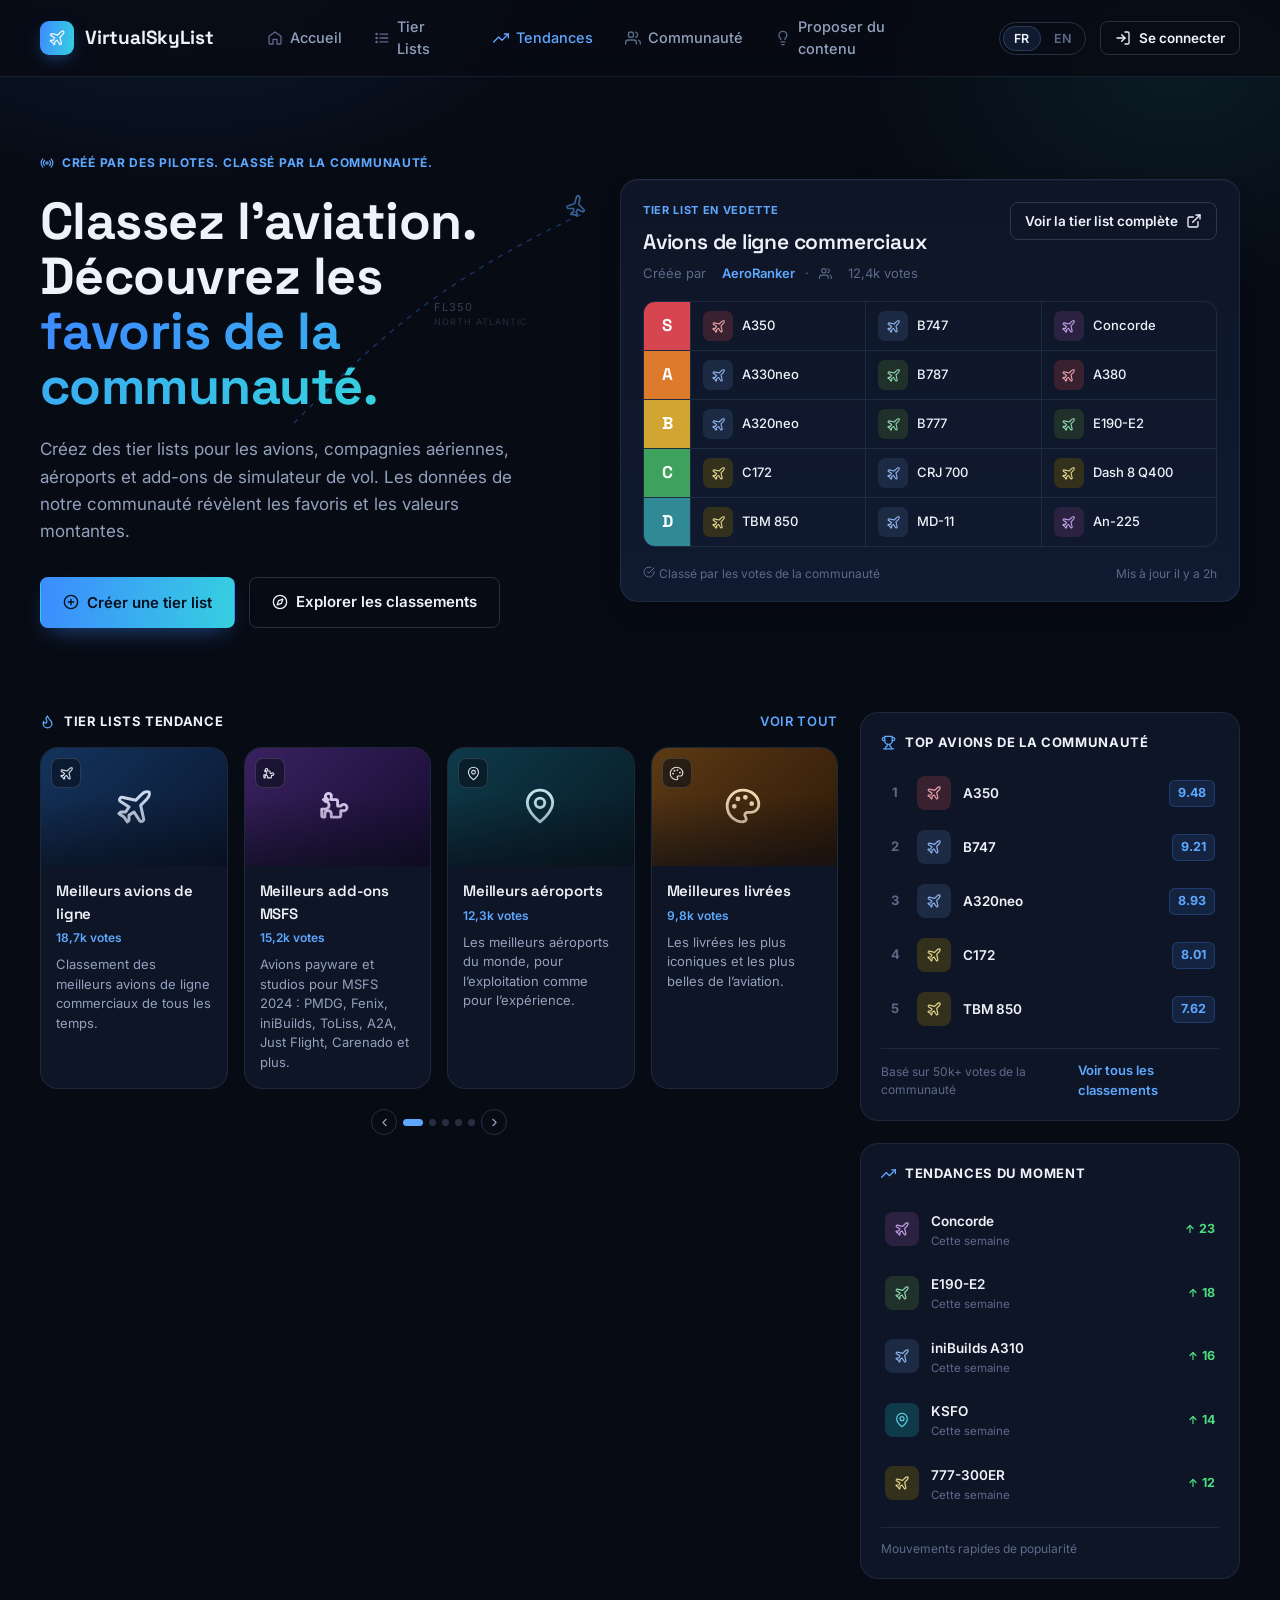
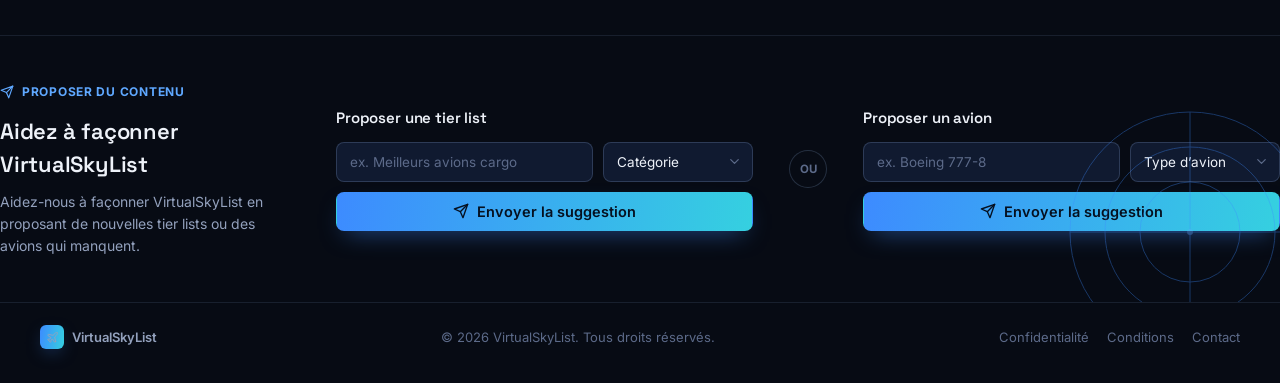
==== index.html @ a1e2285e "Add files via upload" ====
<!DOCTYPE html>
<html lang="fr">
<head>
<meta charset="UTF-8">
<meta name="viewport" content="width=device-width, initial-scale=1.0">
<title>VirtualSkyList — Classez l'aviation. Découvrez les favoris de la communauté.</title>
<meta name="description" content="Créez des tier lists pour les avions, compagnies aériennes, aéroports et add-ons de simulateur de vol, et découvrez les favoris de la communauté.">
<link rel="icon" href="data:image/svg+xml,<svg xmlns=%22http://www.w3.org/2000/svg%22 viewBox=%220 0 34 34%22><rect width=%2234%22 height=%2234%22 rx=%229%22 fill=%22%233d8bff%22/><path d=%22M25.7 20.9 23.9 14l3-3c1.3-1.3 1.7-2.9 1.3-3.6-.7-.7-2.3-.3-3.6 1l-3 3-6.9-1.8c-.4-.1-.8.1-1 .4l-.2.4c-.2.4-.1.8.2 1.1l4.3 3.4-1.7 2.5H13l-.9.9 2.6 1.7 1.7 2.6.9-.9v-2.6l2.5-1.7 3.4 4.3c.3.3.7.4 1.1.2l.4-.2c.3-.2.5-.6.4-1z%22 fill=%22white%22/></svg>">
<link rel="preconnect" href="https://fonts.googleapis.com">
<link rel="preconnect" href="https://fonts.gstatic.com" crossorigin>
<link href="https://fonts.googleapis.com/css2?family=Space+Grotesk:wght@500;600;700&family=Inter:wght@400;500;600;700;800&display=swap" rel="stylesheet">
<link rel="stylesheet" href="styles.css">
</head>
<body>

<!-- ============ ICON SPRITE ============ -->
<svg class="visually-hidden" aria-hidden="true">
  <defs>
    <symbol id="i-home" viewBox="0 0 24 24" fill="none" stroke="currentColor" stroke-width="2" stroke-linecap="round" stroke-linejoin="round"><path d="M3 9.5 12 3l9 6.5V20a1 1 0 0 1-1 1h-5v-7H9v7H4a1 1 0 0 1-1-1z"/></symbol>
    <symbol id="i-list" viewBox="0 0 24 24" fill="none" stroke="currentColor" stroke-width="2" stroke-linecap="round" stroke-linejoin="round"><line x1="9" y1="6" x2="21" y2="6"/><line x1="9" y1="12" x2="21" y2="12"/><line x1="9" y1="18" x2="21" y2="18"/><circle cx="4" cy="6" r="1"/><circle cx="4" cy="12" r="1"/><circle cx="4" cy="18" r="1"/></symbol>
    <symbol id="i-trending" viewBox="0 0 24 24" fill="none" stroke="currentColor" stroke-width="2" stroke-linecap="round" stroke-linejoin="round"><polyline points="23 6 13.5 15.5 8.5 10.5 1 18"/><polyline points="17 6 23 6 23 12"/></symbol>
    <symbol id="i-users" viewBox="0 0 24 24" fill="none" stroke="currentColor" stroke-width="2" stroke-linecap="round" stroke-linejoin="round"><path d="M17 21v-2a4 4 0 0 0-4-4H5a4 4 0 0 0-4 4v2"/><circle cx="9" cy="7" r="4"/><path d="M23 21v-2a4 4 0 0 0-3-3.87"/><path d="M16 3.13a4 4 0 0 1 0 7.75"/></symbol>
    <symbol id="i-bulb" viewBox="0 0 24 24" fill="none" stroke="currentColor" stroke-width="2" stroke-linecap="round" stroke-linejoin="round"><path d="M9 18h6"/><path d="M10 22h4"/><path d="M15 14c.2-1 .7-1.7 1.4-2.5A4.65 4.65 0 0 0 18 8a6 6 0 0 0-12 0c0 1 .2 2.2 1.5 3.5.7.7 1.2 1.4 1.4 2.5"/></symbol>
    <symbol id="i-plus-circle" viewBox="0 0 24 24" fill="none" stroke="currentColor" stroke-width="2" stroke-linecap="round" stroke-linejoin="round"><circle cx="12" cy="12" r="10"/><line x1="12" y1="8" x2="12" y2="16"/><line x1="8" y1="12" x2="16" y2="12"/></symbol>
    <symbol id="i-compass" viewBox="0 0 24 24" fill="none" stroke="currentColor" stroke-width="2" stroke-linecap="round" stroke-linejoin="round"><circle cx="12" cy="12" r="10"/><polygon points="16.2 7.8 14.1 14.1 7.8 16.2 9.9 9.9 16.2 7.8"/></symbol>
    <symbol id="i-radio" viewBox="0 0 24 24" fill="none" stroke="currentColor" stroke-width="2" stroke-linecap="round" stroke-linejoin="round"><path d="M4.9 19.1C1 15.2 1 8.8 4.9 4.9"/><path d="M7.8 16.2c-2.3-2.3-2.3-6.1 0-8.5"/><circle cx="12" cy="12" r="2"/><path d="M16.2 7.8c2.3 2.3 2.3 6.1 0 8.5"/><path d="M19.1 4.9C23 8.8 23 15.2 19.1 19.1"/></symbol>
    <symbol id="i-flame" viewBox="0 0 24 24" fill="none" stroke="currentColor" stroke-width="2" stroke-linecap="round" stroke-linejoin="round"><path d="M8.5 14.5A2.5 2.5 0 0 0 11 12c0-1.4-.5-2-1-3-1.1-2.1-.2-4 2-6 .5 2.5 2 4.9 4 6.5 2 1.6 3 3.5 3 5.5a7 7 0 1 1-14 0c0-1.2.4-2.3 1-3a2.5 2.5 0 0 0 2.5 2.5Z"/></symbol>
    <symbol id="i-trophy" viewBox="0 0 24 24" fill="none" stroke="currentColor" stroke-width="2" stroke-linecap="round" stroke-linejoin="round"><path d="M6 9H4.5a2.5 2.5 0 0 1 0-5H6"/><path d="M18 9h1.5a2.5 2.5 0 0 0 0-5H18"/><path d="M4 22h16"/><path d="M10 14.7V17c0 .6-.5 1-1 1.2-1.2.5-2 1.9-2 3.8"/><path d="M14 14.7V17c0 .6.5 1 1 1.2 1.2.5 2 1.9 2 3.8"/><path d="M18 2H6v7a6 6 0 0 0 12 0V2Z"/></symbol>
    <symbol id="i-send" viewBox="0 0 24 24" fill="none" stroke="currentColor" stroke-width="2" stroke-linecap="round" stroke-linejoin="round"><line x1="22" y1="2" x2="11" y2="13"/><polygon points="22 2 15 22 11 13 2 9 22 2"/></symbol>
    <symbol id="i-chev-left" viewBox="0 0 24 24" fill="none" stroke="currentColor" stroke-width="2" stroke-linecap="round" stroke-linejoin="round"><polyline points="15 18 9 12 15 6"/></symbol>
    <symbol id="i-chev-right" viewBox="0 0 24 24" fill="none" stroke="currentColor" stroke-width="2" stroke-linecap="round" stroke-linejoin="round"><polyline points="9 18 15 12 9 6"/></symbol>
    <symbol id="i-login" viewBox="0 0 24 24" fill="none" stroke="currentColor" stroke-width="2" stroke-linecap="round" stroke-linejoin="round"><path d="M15 3h4a2 2 0 0 1 2 2v14a2 2 0 0 1-2 2h-4"/><polyline points="10 17 15 12 10 7"/><line x1="15" y1="12" x2="3" y2="12"/></symbol>
    <symbol id="i-external" viewBox="0 0 24 24" fill="none" stroke="currentColor" stroke-width="2" stroke-linecap="round" stroke-linejoin="round"><path d="M18 13v6a2 2 0 0 1-2 2H5a2 2 0 0 1-2-2V8a2 2 0 0 1 2-2h6"/><polyline points="15 3 21 3 21 9"/><line x1="10" y1="14" x2="21" y2="3"/></symbol>
    <symbol id="i-clock" viewBox="0 0 24 24" fill="none" stroke="currentColor" stroke-width="2" stroke-linecap="round" stroke-linejoin="round"><circle cx="12" cy="12" r="10"/><polyline points="12 6 12 12 16 14"/></symbol>
    <symbol id="i-arrow-up" viewBox="0 0 24 24" fill="none" stroke="currentColor" stroke-width="2.4" stroke-linecap="round" stroke-linejoin="round"><line x1="12" y1="19" x2="12" y2="5"/><polyline points="6 11 12 5 18 11"/></symbol>
    <symbol id="i-check-circle" viewBox="0 0 24 24" fill="none" stroke="currentColor" stroke-width="2" stroke-linecap="round" stroke-linejoin="round"><path d="M22 11.1V12a10 10 0 1 1-5.9-9.1"/><polyline points="22 4 12 14.1 9 11.1"/></symbol>
    <symbol id="i-plane" viewBox="0 0 24 24" fill="none" stroke="currentColor" stroke-width="1.8" stroke-linecap="round" stroke-linejoin="round"><path d="M17.8 19.2 16 11l3.5-3.5C21 6 21.5 4 21 3c-1-.5-3 0-4.5 1.5L13 8 4.8 6.2c-.5-.1-.9.1-1.1.5l-.3.5c-.2.5-.1 1 .3 1.3L9 12l-2 3H4l-1 1 3 2 2 3 1-1v-3l3-2 3.5 5.3c.3.4.8.5 1.3.3l.5-.2c.4-.3.6-.7.5-1.2Z"/></symbol>
    <symbol id="i-puzzle" viewBox="0 0 24 24" fill="none" stroke="currentColor" stroke-width="1.8" stroke-linecap="round" stroke-linejoin="round"><path d="M4 8h3.2A2 2 0 1 1 9 5v3h3a1 1 0 0 1 1 1v3h2.2A2 2 0 1 1 17 15H15v3a1 1 0 0 1-1 1H9v-2.2A2 2 0 1 0 5 17v2H4a1 1 0 0 1-1-1v-4h2.2A2 2 0 1 0 5 9V8a1 1 0 0 1 1-1Z"/></symbol>
    <symbol id="i-pin" viewBox="0 0 24 24" fill="none" stroke="currentColor" stroke-width="1.8" stroke-linecap="round" stroke-linejoin="round"><path d="M20 10c0 6-8 12-8 12s-8-6-8-12a8 8 0 0 1 16 0Z"/><circle cx="12" cy="10" r="3"/></symbol>
    <symbol id="i-palette" viewBox="0 0 24 24" fill="none" stroke="currentColor" stroke-width="1.8" stroke-linecap="round" stroke-linejoin="round"><path d="M12 22a1 1 0 0 1 0-20 10 9 0 0 1 10 9 5 5 0 0 1-5 5h-2.2a1.7 1.7 0 0 0-1.4 2.7l.3.4a1.7 1.7 0 0 1-1.4 2.7Z"/><circle cx="13.5" cy="6.5" r=".6" fill="currentColor"/><circle cx="17.5" cy="10.5" r=".6" fill="currentColor"/><circle cx="6.5" cy="12.2" r=".6" fill="currentColor"/><circle cx="8.8" cy="7.5" r=".6" fill="currentColor"/></symbol>
    <symbol id="i-search" viewBox="0 0 24 24" fill="none" stroke="currentColor" stroke-width="2" stroke-linecap="round" stroke-linejoin="round"><circle cx="11" cy="11" r="8"/><line x1="21" y1="21" x2="16.65" y2="16.65"/></symbol>
    <symbol id="i-zap" viewBox="0 0 24 24" fill="none" stroke="currentColor" stroke-width="1.8" stroke-linecap="round" stroke-linejoin="round"><polygon points="13 2 3 14 12 14 11 22 21 10 12 10 13 2"/></symbol>
    <symbol id="i-bar-chart" viewBox="0 0 24 24" fill="none" stroke="currentColor" stroke-width="2" stroke-linecap="round" stroke-linejoin="round"><line x1="12" y1="20" x2="12" y2="10"/><line x1="18" y1="20" x2="18" y2="4"/><line x1="6" y1="20" x2="6" y2="16"/></symbol>
    <symbol id="i-medal" viewBox="0 0 24 24" fill="none" stroke="currentColor" stroke-width="1.8" stroke-linecap="round" stroke-linejoin="round"><path d="M7.2 9.4 5 3h5l2 5.1"/><path d="M16.8 9.4 19 3h-5l-2 5.1"/><circle cx="12" cy="15" r="6"/><path d="M12 12v3l2 1.2"/></symbol>
  </defs>
</svg>

<!-- ============ HEADER ============ -->
<header class="site-header">
  <div class="wrap header-row">
    <a href="#top" class="brand">
      <span class="brand-mark"><svg class="icon"><use href="#i-plane"/></svg></span>
      VirtualSkyList
    </a>
    <nav class="main-nav">
      <a href="index.html" class="is-active"><svg class="icon"><use href="#i-home"/></svg><span data-i18n="nav.home">Accueil</span></a>
      <a href="tier-lists.html"><svg class="icon"><use href="#i-list"/></svg><span data-i18n="nav.tierlists">Tier Lists</span></a>
      <a href="trends.html"><svg class="icon"><use href="#i-trending"/></svg><span data-i18n="nav.trends">Tendances</span></a>
      <a href="community.html"><svg class="icon"><use href="#i-users"/></svg><span data-i18n="nav.community">Communauté</span></a>
      <a href="index.html#suggest"><svg class="icon"><use href="#i-bulb"/></svg><span data-i18n="nav.suggest">Proposer du contenu</span></a>
    </nav>
    <div class="header-actions">
      <div class="lang-switch" role="group" aria-label="Language">
        <button type="button" data-lang="fr" class="is-active">FR</button>
        <button type="button" data-lang="en">EN</button>
      </div>
      <button type="button" class="btn btn-outline btn-sm">
        <svg class="icon"><use href="#i-login"/></svg>
        <span data-i18n="nav.signin">Se connecter</span>
      </button>
    </div>
  </div>
</header>

<main id="top">
  <!-- ============ HERO ============ -->
  <section class="hero">
    <div class="wrap hero-grid">
      <div class="hero-copy">
        <span class="eyebrow">
          <svg class="icon"><use href="#i-radio"/></svg>
          <span data-i18n="hero.eyebrow">Créé par des pilotes. Classé par la communauté.</span>
        </span>
        <h1 class="hero-title">
          <span data-i18n="hero.title1">Classez l'aviation.</span><br>
          <span data-i18n="hero.title2">Découvrez les</span><br>
          <span class="accent" data-i18n="hero.title3">favoris de la communauté.</span>
        </h1>
        <p class="hero-sub" data-i18n="hero.sub">Créez des tier lists pour les avions, compagnies aériennes, aéroports et add-ons de simulateur de vol. Les données de notre communauté révèlent les favoris et les valeurs montantes.</p>
        <div class="hero-actions">
          <button type="button" class="btn btn-primary" data-toast="create">
            <svg class="icon"><use href="#i-plus-circle"/></svg>
            <span data-i18n="hero.cta1">Créer une tier list</span>
          </button>
          <a href="#trending" class="btn btn-outline">
            <svg class="icon"><use href="#i-compass"/></svg>
            <span data-i18n="hero.cta2">Explorer les classements</span>
          </a>
        </div>

        <svg class="flight-deco" viewBox="0 0 340 260" fill="none">
          <path d="M10 230 C 90 150, 150 90, 300 20" stroke="#3d8bff" stroke-width="1.4" stroke-dasharray="5 6" opacity="0.6"/>
          <g transform="translate(292,14) rotate(-32)">
            <use href="#i-plane" width="22" height="22" x="-11" y="-11" color="#5fa8ff"/>
          </g>
          <text x="150" y="118" fill="#5c6a89" font-size="11" font-family="Inter, sans-serif" letter-spacing="1">FL350</text>
          <text x="150" y="132" fill="#3d4a68" font-size="9" font-family="Inter, sans-serif" letter-spacing="1">NORTH ATLANTIC</text>
        </svg>
      </div>

      <div class="featured-card">
        <div class="featured-head">
          <div>
            <span class="featured-label" data-i18n="featured.label">TIER LIST EN VEDETTE</span>
            <h2 class="featured-title" data-i18n="featured.title">Avions de ligne commerciaux</h2>
            <p class="featured-meta">
              <span data-i18n="featured.meta.by">Créée par</span>&nbsp;<a href="#">AeroRanker</a>&nbsp;·&nbsp;<svg class="icon"><use href="#i-users"/></svg>&nbsp;<span data-i18n="featured.meta.votes">12,4k votes</span>
            </p>
          </div>
          <a href="#" class="btn btn-outline btn-sm">
            <span data-i18n="featured.view">Voir la tier list complète</span>
            <svg class="icon"><use href="#i-external"/></svg>
          </a>
        </div>

        <div class="tier-table">
          <div class="tier-row" data-tier="S">
            <div class="tier-badge">S</div>
            <div class="tier-item"><span class="tier-thumb" style="--thumb-bg:#3a2130"><svg class="icon" style="color:#e8a2ac"><use href="#i-plane"/></svg></span><span>A350</span></div>
            <div class="tier-item"><span class="tier-thumb" style="--thumb-bg:#1c2a44"><svg class="icon" style="color:#8fb3ec"><use href="#i-plane"/></svg></span><span>B747</span></div>
            <div class="tier-item"><span class="tier-thumb" style="--thumb-bg:#2b2140"><svg class="icon" style="color:#c3a2e8"><use href="#i-plane"/></svg></span><span>Concorde</span></div>
          </div>
          <div class="tier-row" data-tier="A">
            <div class="tier-badge">A</div>
            <div class="tier-item"><span class="tier-thumb" style="--thumb-bg:#1c2a44"><svg class="icon" style="color:#8fb3ec"><use href="#i-plane"/></svg></span><span>A330neo</span></div>
            <div class="tier-item"><span class="tier-thumb" style="--thumb-bg:#20302a"><svg class="icon" style="color:#8fd6b0"><use href="#i-plane"/></svg></span><span>B787</span></div>
            <div class="tier-item"><span class="tier-thumb" style="--thumb-bg:#3a2130"><svg class="icon" style="color:#e8a2ac"><use href="#i-plane"/></svg></span><span>A380</span></div>
          </div>
          <div class="tier-row" data-tier="B">
            <div class="tier-badge">B</div>
            <div class="tier-item"><span class="tier-thumb" style="--thumb-bg:#1c2a44"><svg class="icon" style="color:#8fb3ec"><use href="#i-plane"/></svg></span><span>A320neo</span></div>
            <div class="tier-item"><span class="tier-thumb" style="--thumb-bg:#20302a"><svg class="icon" style="color:#8fd6b0"><use href="#i-plane"/></svg></span><span>B777</span></div>
            <div class="tier-item"><span class="tier-thumb" style="--thumb-bg:#20302a"><svg class="icon" style="color:#8fd6b0"><use href="#i-plane"/></svg></span><span>E190-E2</span></div>
          </div>
          <div class="tier-row" data-tier="C">
            <div class="tier-badge">C</div>
            <div class="tier-item"><span class="tier-thumb" style="--thumb-bg:#33301b"><svg class="icon" style="color:#e0d68f"><use href="#i-plane"/></svg></span><span>C172</span></div>
            <div class="tier-item"><span class="tier-thumb" style="--thumb-bg:#1c2a44"><svg class="icon" style="color:#8fb3ec"><use href="#i-plane"/></svg></span><span>CRJ 700</span></div>
            <div class="tier-item"><span class="tier-thumb" style="--thumb-bg:#33301b"><svg class="icon" style="color:#e0d68f"><use href="#i-plane"/></svg></span><span>Dash 8 Q400</span></div>
          </div>
          <div class="tier-row" data-tier="D">
            <div class="tier-badge">D</div>
            <div class="tier-item"><span class="tier-thumb" style="--thumb-bg:#33301b"><svg class="icon" style="color:#e0d68f"><use href="#i-plane"/></svg></span><span>TBM 850</span></div>
            <div class="tier-item"><span class="tier-thumb" style="--thumb-bg:#1c2a44"><svg class="icon" style="color:#8fb3ec"><use href="#i-plane"/></svg></span><span>MD-11</span></div>
            <div class="tier-item"><span class="tier-thumb" style="--thumb-bg:#2b2140"><svg class="icon" style="color:#c3a2e8"><use href="#i-plane"/></svg></span><span>An-225</span></div>
          </div>
        </div>

        <div class="featured-foot">
          <span><svg class="icon"><use href="#i-check-circle"/></svg><span data-i18n="featured.rankedby">Classé par les votes de la communauté</span></span>
          <span data-i18n="featured.updated">Mis à jour il y a 2h</span>
        </div>
      </div>
    </div>
  </section>

  <!-- ============ TRENDING + SIDEBAR ============ -->
  <section class="section" id="trending">
    <div class="wrap content-grid">

      <div id="trending-col">
        <div class="section-title">
          <svg class="icon"><use href="#i-flame"/></svg>
          <span data-i18n="trending.title">TIER LISTS TENDANCE</span>
          <a href="#" class="see-all" style="margin-left:auto" data-i18n="trending.viewall">Voir tout</a>
        </div>

        <div class="trending-grid">
          <article class="list-card">
            <div class="list-card-media" style="--tile-bg: linear-gradient(135deg, #14335c, #0a1730)">
              <span class="media-icon-badge" style="color:#5fa8ff"><svg class="icon"><use href="#i-plane"/></svg></span>
              <svg class="icon" style="color:#dfeaff"><use href="#i-plane" width="40" height="40"/></svg>
            </div>
            <div class="list-card-body">
              <h3 data-i18n="card1.title">Meilleurs avions de ligne</h3>
              <div class="list-card-votes" data-i18n="card1.votes">18,7k votes</div>
              <p data-i18n="card1.desc">Classement des meilleurs avions de ligne commerciaux de tous les temps.</p>
            </div>
          </article>

          <article class="list-card">
            <div class="list-card-media" style="--tile-bg: linear-gradient(135deg, #3a2160, #150c30)">
              <span class="media-icon-badge" style="color:#c3a2e8"><svg class="icon"><use href="#i-puzzle"/></svg></span>
              <svg class="icon" style="color:#e8dcff"><use href="#i-puzzle" width="38" height="38"/></svg>
            </div>
            <div class="list-card-body">
              <h3 data-i18n="card2.title">Meilleurs add-ons MSFS</h3>
              <div class="list-card-votes" data-i18n="card2.votes">15,2k votes</div>
              <p data-i18n="card2.desc">Avions payware et studios pour MSFS 2024 : PMDG, Fenix, iniBuilds, ToLiss, A2A, Just Flight, Carenado et plus.</p>
            </div>
          </article>

          <article class="list-card">
            <div class="list-card-media" style="--tile-bg: linear-gradient(135deg, #0e3a4a, #081a24)">
              <span class="media-icon-badge" style="color:#5fd0e0"><svg class="icon"><use href="#i-pin"/></svg></span>
              <svg class="icon" style="color:#cdf3f8"><use href="#i-pin" width="38" height="38"/></svg>
            </div>
            <div class="list-card-body">
              <h3 data-i18n="card3.title">Meilleurs aéroports</h3>
              <div class="list-card-votes" data-i18n="card3.votes">12,3k votes</div>
              <p data-i18n="card3.desc">Les meilleurs aéroports du monde, pour l'exploitation comme pour l'expérience.</p>
            </div>
          </article>

          <article class="list-card">
            <div class="list-card-media" style="--tile-bg: linear-gradient(135deg, #5c3a14, #2c1808)">
              <span class="media-icon-badge" style="color:#f0b96a"><svg class="icon"><use href="#i-palette"/></svg></span>
              <svg class="icon" style="color:#ffe6c2"><use href="#i-palette" width="38" height="38"/></svg>
            </div>
            <div class="list-card-body">
              <h3 data-i18n="card4.title">Meilleures livrées</h3>
              <div class="list-card-votes" data-i18n="card4.votes">9,8k votes</div>
              <p data-i18n="card4.desc">Les livrées les plus iconiques et les plus belles de l'aviation.</p>
            </div>
          </article>
        </div>

        <div class="carousel-dots">
          <button class="carousel-nav" type="button" aria-label="Previous"><svg class="icon"><use href="#i-chev-left"/></svg></button>
          <button class="dot is-active" aria-label="Page 1"></button>
          <button class="dot" aria-label="Page 2"></button>
          <button class="dot" aria-label="Page 3"></button>
          <button class="dot" aria-label="Page 4"></button>
          <button class="dot" aria-label="Page 5"></button>
          <button class="carousel-nav" type="button" aria-label="Next"><svg class="icon"><use href="#i-chev-right"/></svg></button>
        </div>
      </div>

      <div class="sidebar-stack" id="sidebar">
        <div class="panel">
          <div class="panel-head">
            <div class="section-title"><svg class="icon"><use href="#i-trophy"/></svg><span data-i18n="community.title">TOP AVIONS DE LA COMMUNAUTÉ</span></div>
          </div>
          <div class="rank-list">
            <div class="rank-row"><span class="rank-num">1</span><span class="rank-thumb" style="--thumb-bg:#3a2130"><svg class="icon" style="color:#e8a2ac"><use href="#i-plane"/></svg></span><span class="rank-name">A350</span><span class="rank-score">9.48</span></div>
            <div class="rank-row"><span class="rank-num">2</span><span class="rank-thumb" style="--thumb-bg:#1c2a44"><svg class="icon" style="color:#8fb3ec"><use href="#i-plane"/></svg></span><span class="rank-name">B747</span><span class="rank-score">9.21</span></div>
            <div class="rank-row"><span class="rank-num">3</span><span class="rank-thumb" style="--thumb-bg:#1c2a44"><svg class="icon" style="color:#8fb3ec"><use href="#i-plane"/></svg></span><span class="rank-name">A320neo</span><span class="rank-score">8.93</span></div>
            <div class="rank-row"><span class="rank-num">4</span><span class="rank-thumb" style="--thumb-bg:#33301b"><svg class="icon" style="color:#e0d68f"><use href="#i-plane"/></svg></span><span class="rank-name">C172</span><span class="rank-score">8.01</span></div>
            <div class="rank-row"><span class="rank-num">5</span><span class="rank-thumb" style="--thumb-bg:#33301b"><svg class="icon" style="color:#e0d68f"><use href="#i-plane"/></svg></span><span class="rank-name">TBM 850</span><span class="rank-score">7.62</span></div>
          </div>
          <div class="panel-foot-note">
            <span data-i18n="community.based">Basé sur 50k+ votes de la communauté</span>
            <a href="#" class="see-all" data-i18n="community.viewall">Voir tous les classements</a>
          </div>
        </div>

        <div class="panel">
          <div class="panel-head">
            <div class="section-title"><svg class="icon"><use href="#i-trending"/></svg><span data-i18n="now.title">TENDANCES DU MOMENT</span></div>
          </div>
          <div class="rank-list">
            <div class="trend-row"><span class="rank-thumb" style="--thumb-bg:#2b2140"><svg class="icon" style="color:#c3a2e8"><use href="#i-plane"/></svg></span><span><span class="trend-name">Concorde</span><div class="trend-sub" data-i18n="now.thisweek">Cette semaine</div></span><span class="trend-up"><svg class="icon"><use href="#i-arrow-up"/></svg>23</span></div>
            <div class="trend-row"><span class="rank-thumb" style="--thumb-bg:#20302a"><svg class="icon" style="color:#8fd6b0"><use href="#i-plane"/></svg></span><span><span class="trend-name">E190-E2</span><div class="trend-sub" data-i18n="now.thisweek">Cette semaine</div></span><span class="trend-up"><svg class="icon"><use href="#i-arrow-up"/></svg>18</span></div>
            <div class="trend-row"><span class="rank-thumb" style="--thumb-bg:#1c2a44"><svg class="icon" style="color:#8fb3ec"><use href="#i-plane"/></svg></span><span><span class="trend-name">iniBuilds A310</span><div class="trend-sub" data-i18n="now.thisweek">Cette semaine</div></span><span class="trend-up"><svg class="icon"><use href="#i-arrow-up"/></svg>16</span></div>
            <div class="trend-row"><span class="rank-thumb" style="--thumb-bg:#0e3a4a"><svg class="icon" style="color:#5fd0e0"><use href="#i-pin"/></svg></span><span><span class="trend-name">KSFO</span><div class="trend-sub" data-i18n="now.thisweek">Cette semaine</div></span><span class="trend-up"><svg class="icon"><use href="#i-arrow-up"/></svg>14</span></div>
            <div class="trend-row"><span class="rank-thumb" style="--thumb-bg:#33301b"><svg class="icon" style="color:#e0d68f"><use href="#i-plane"/></svg></span><span><span class="trend-name">777-300ER</span><div class="trend-sub" data-i18n="now.thisweek">Cette semaine</div></span><span class="trend-up"><svg class="icon"><use href="#i-arrow-up"/></svg>12</span></div>
          </div>
          <div class="panel-foot-note">
            <span data-i18n="now.fastmovers">Mouvements rapides de popularité</span>
          </div>
        </div>
      </div>
    </div>
  </section>

  <!-- ============ SUGGEST CONTENT ============ -->
  <section class="suggest" id="suggest">
    <div class="wrap suggest-grid">
      <div class="suggest-intro">
        <span class="eyebrow"><svg class="icon"><use href="#i-send"/></svg><span data-i18n="suggest.eyebrow">PROPOSER DU CONTENU</span></span>
        <h2 data-i18n="suggest.title">Aidez à façonner VirtualSkyList</h2>
        <p data-i18n="suggest.sub">Aidez-nous à façonner VirtualSkyList en proposant de nouvelles tier lists ou des avions qui manquent.</p>
      </div>

      <form class="suggest-form" data-toast="tierlist">
        <h3 data-i18n="suggest.form1.title">Proposer une tier list</h3>
        <div class="form-row">
          <input class="field" type="text" data-i18n-placeholder="suggest.form1.placeholder" placeholder="ex. Meilleurs avions cargo">
          <select class="field" style="max-width:150px">
            <option data-i18n="suggest.form1.category">Catégorie</option>
            <option data-i18n="suggest.opt.airliners">Avions de ligne</option>
            <option data-i18n="suggest.opt.ga">Aviation générale</option>
            <option data-i18n="suggest.opt.airports">Aéroports</option>
            <option data-i18n="suggest.opt.addons">Add-ons simulateur</option>
            <option data-i18n="suggest.opt.liveries">Livrées</option>
          </select>
        </div>
        <button type="submit" class="btn btn-primary btn-block">
          <svg class="icon"><use href="#i-send"/></svg>
          <span data-i18n="suggest.submit">Envoyer la suggestion</span>
        </button>
      </form>

      <div class="suggest-or" data-i18n="suggest.or">OU</div>

      <form class="suggest-form" data-toast="aircraft">
        <h3 data-i18n="suggest.form2.title">Proposer un avion</h3>
        <div class="form-row">
          <input class="field" type="text" data-i18n-placeholder="suggest.form2.placeholder" placeholder="ex. Boeing 777-8">
          <select class="field" style="max-width:150px">
            <option data-i18n="suggest.form2.type">Type d'avion</option>
            <option data-i18n="suggest.opt.airliner">Avion de ligne</option>
            <option data-i18n="suggest.opt.gaSingle">Aviation générale</option>
            <option data-i18n="suggest.opt.heli">Hélicoptère</option>
            <option data-i18n="suggest.opt.military">Militaire</option>
            <option data-i18n="suggest.opt.cargo">Cargo</option>
          </select>
        </div>
        <button type="submit" class="btn btn-primary btn-block">
          <svg class="icon"><use href="#i-send"/></svg>
          <span data-i18n="suggest.submit">Envoyer la suggestion</span>
        </button>
      </form>

      <svg class="suggest-deco" viewBox="0 0 260 260" fill="none">
        <circle cx="130" cy="130" r="120" stroke="#3d8bff" stroke-width="1"/>
        <circle cx="130" cy="130" r="85" stroke="#3d8bff" stroke-width="1"/>
        <circle cx="130" cy="130" r="50" stroke="#3d8bff" stroke-width="1"/>
        <line x1="130" y1="10" x2="130" y2="250" stroke="#3d8bff" stroke-width="1"/>
        <line x1="10" y1="130" x2="250" y2="130" stroke="#3d8bff" stroke-width="1"/>
        <circle cx="130" cy="130" r="3" fill="#5fa8ff"/>
      </svg>
    </div>
  </section>
</main>

<!-- ============ FOOTER ============ -->
<footer class="site-footer">
  <div class="wrap footer-row">
    <div class="footer-brand">
      <span class="brand-mark"><svg class="icon"><use href="#i-plane"/></svg></span>
      VirtualSkyList
    </div>
    <span data-i18n="footer.copyright">© 2026 VirtualSkyList. Tous droits réservés.</span>
    <nav class="footer-links">
      <a href="#" data-i18n="footer.privacy">Confidentialité</a>
      <a href="#" data-i18n="footer.terms">Conditions</a>
      <a href="#" data-i18n="footer.contact">Contact</a>
    </nav>
  </div>
</footer>

<div class="toast" id="toast">
  <svg class="icon"><use href="#i-check-circle"/></svg>
  <span id="toast-text"></span>
</div>

<script src="script.js"></script>
</body>
</html>
---- styles.css ----
/* =========================================================
   VirtualSkyList — Design tokens
   ========================================================= */
:root{
  /* Core palette */
  --bg:            #070b14;
  --bg-alt:        #0a0f1c;
  --panel:         #0e1526;
  --panel-2:       #101a30;
  --border:        rgba(148, 178, 224, 0.12);
  --border-strong: rgba(148, 178, 224, 0.22);

  --text:          #eef2f9;
  --text-dim:      #93a1bd;
  --text-faint:    #5c6a89;

  --blue:          #3d8bff;
  --blue-bright:   #5fa8ff;
  --cyan:          #35d0e0;
  --blue-grad:     linear-gradient(100deg, var(--blue) 0%, var(--cyan) 100%);

  /* Tier colors */
  --tier-s: #d64550;
  --tier-a: #dd7a2c;
  --tier-b: #d1a531;
  --tier-c: #3fa15e;
  --tier-d: #2f8a95;

  /* Type */
  --font-display: 'Space Grotesk', 'Inter', sans-serif;
  --font-body: 'Inter', sans-serif;

  /* Radii / shadow */
  --r-sm: 8px;
  --r-md: 12px;
  --r-lg: 18px;
  --shadow-card: 0 1px 0 rgba(255,255,255,0.03) inset, 0 12px 30px -16px rgba(0,0,0,0.6);
}

*, *::before, *::after{ box-sizing: border-box; }
html{ scroll-behavior: smooth; }

body{
  margin: 0;
  background: var(--bg);
  color: var(--text);
  font-family: var(--font-body);
  font-size: 15.5px;
  line-height: 1.5;
  -webkit-font-smoothing: antialiased;
}

body::before{
  content: "";
  position: fixed;
  inset: 0;
  pointer-events: none;
  z-index: 0;
  background:
    radial-gradient(720px 420px at 14% -6%, rgba(61,139,255,0.14), transparent 60%),
    radial-gradient(600px 400px at 92% 8%, rgba(53,208,224,0.08), transparent 60%);
}

h1,h2,h3,h4{
  font-family: var(--font-display);
  margin: 0;
  font-weight: 600;
  letter-spacing: -0.01em;
}

p{ margin: 0; }
a{ color: inherit; text-decoration: none; }
button{ font-family: inherit; cursor: pointer; }
img{ max-width: 100%; display: block; }

.visually-hidden{
  position: absolute; width: 1px; height: 1px;
  overflow: hidden; clip: rect(0,0,0,0); white-space: nowrap;
}

:focus-visible{
  outline: 2px solid var(--blue-bright);
  outline-offset: 2px;
  border-radius: 4px;
}

.icon{ width: 1em; height: 1em; stroke: currentColor; fill: none; }

.wrap{
  max-width: 1360px;
  margin: 0 auto;
  padding: 0 40px;
  position: relative;
  z-index: 1;
}

/* =========================================================
   Top navigation
   ========================================================= */
.site-header{
  position: sticky;
  top: 0;
  z-index: 50;
  background: rgba(7, 11, 20, 0.86);
  backdrop-filter: blur(14px);
  border-bottom: 1px solid var(--border);
}

.header-row{
  display: flex;
  align-items: center;
  gap: 40px;
  height: 76px;
}

.brand{
  display: flex;
  align-items: center;
  gap: 11px;
  font-family: var(--font-display);
  font-weight: 700;
  font-size: 19px;
  letter-spacing: -0.01em;
  margin-right: auto;
}

.brand-mark{
  width: 34px; height: 34px;
  border-radius: 9px;
  background: var(--blue-grad);
  display: grid;
  place-items: center;
  flex-shrink: 0;
  box-shadow: 0 6px 18px -6px rgba(61,139,255,0.6);
}
.brand-mark svg{ width: 18px; height: 18px; }

.main-nav{
  display: flex;
  align-items: center;
  gap: 4px;
}

.main-nav a{
  display: flex;
  align-items: center;
  gap: 7px;
  padding: 9px 14px;
  border-radius: var(--r-sm);
  font-size: 14.5px;
  font-weight: 500;
  color: var(--text-dim);
  transition: color .15s ease, background .15s ease;
}
.main-nav a .icon{ width: 16px; height: 16px; color: var(--text-faint); }
.main-nav a:hover{ color: var(--text); background: rgba(255,255,255,0.04); }
.main-nav a.is-active{ color: var(--blue-bright); }
.main-nav a.is-active .icon{ color: var(--blue-bright); }

.header-actions{
  display: flex;
  align-items: center;
  gap: 14px;
}

.lang-switch{
  display: flex;
  border: 1px solid var(--border-strong);
  border-radius: 999px;
  padding: 3px;
  gap: 2px;
}
.lang-switch button{
  border: none;
  background: transparent;
  color: var(--text-faint);
  font-size: 12.5px;
  font-weight: 600;
  letter-spacing: 0.02em;
  padding: 5px 11px;
  border-radius: 999px;
  transition: all .15s ease;
}
.lang-switch button.is-active{
  background: var(--panel-2);
  color: var(--text);
  box-shadow: inset 0 0 0 1px var(--border-strong);
}

.btn{
  display: inline-flex;
  align-items: center;
  justify-content: center;
  gap: 8px;
  border-radius: var(--r-sm);
  font-size: 14.5px;
  font-weight: 600;
  padding: 10px 18px;
  border: 1px solid transparent;
  white-space: nowrap;
  transition: transform .12s ease, filter .15s ease, background .15s ease, border-color .15s ease;
}
.btn .icon{ width: 16px; height: 16px; }
.btn:active{ transform: translateY(1px); }

.btn-primary{
  background: var(--blue-grad);
  color: #051020;
  box-shadow: 0 10px 24px -10px rgba(61,139,255,0.55);
}
.btn-primary:hover{ filter: brightness(1.08); }

.btn-outline{
  background: transparent;
  border-color: var(--border-strong);
  color: var(--text);
}
.btn-outline:hover{ background: rgba(255,255,255,0.05); border-color: rgba(148,178,224,0.4); }

.btn-ghost{
  background: transparent;
  border-color: var(--border-strong);
  color: var(--text);
}
.btn-ghost:hover{ background: rgba(255,255,255,0.05); }

.btn-sm{ padding: 8px 14px; font-size: 13.5px; }
.btn-block{ width: 100%; }

/* =========================================================
   Hero
   ========================================================= */
.hero{
  position: relative;
  padding: 76px 0 64px;
  overflow: hidden;
}

.hero-grid{
  display: grid;
  grid-template-columns: minmax(0, 1fr) minmax(0, 620px);
  gap: 56px;
  align-items: center;
}

.eyebrow{
  display: inline-flex;
  align-items: center;
  gap: 8px;
  font-size: 12px;
  font-weight: 700;
  letter-spacing: 0.06em;
  text-transform: uppercase;
  color: var(--blue-bright);
  margin-bottom: 22px;
}
.eyebrow .icon{ width: 14px; height: 14px; }

.hero-title{
  font-size: 52px;
  line-height: 1.06;
  font-weight: 700;
  color: var(--text);
  margin-bottom: 22px;
}
.hero-title .accent{
  background: var(--blue-grad);
  -webkit-background-clip: text;
  background-clip: text;
  color: transparent;
}

.hero-sub{
  font-size: 17px;
  line-height: 1.6;
  color: var(--text-dim);
  max-width: 480px;
  margin-bottom: 32px;
}

.hero-actions{
  display: flex;
  gap: 14px;
  flex-wrap: wrap;
}

.hero-actions .btn{ padding: 13px 22px; font-size: 15px; }

/* Decorative flight path behind hero copy */
.hero-copy{ position: relative; }
.flight-deco{
  position: absolute;
  right: -60px;
  top: 40px;
  width: 340px;
  height: 260px;
  pointer-events: none;
  opacity: 0.55;
  z-index: -1;
}
@media (max-width: 1080px){ .flight-deco{ display: none; } }

/* ---- Featured tier list card ---- */
.featured-card{
  background: linear-gradient(180deg, var(--panel) 0%, var(--panel-2) 100%);
  border: 1px solid var(--border);
  border-radius: var(--r-lg);
  padding: 22px 22px 18px;
  box-shadow: var(--shadow-card);
}

.featured-head{
  display: flex;
  align-items: flex-start;
  justify-content: space-between;
  gap: 16px;
  margin-bottom: 18px;
}

.featured-label{
  font-size: 11px;
  font-weight: 700;
  letter-spacing: 0.06em;
  text-transform: uppercase;
  color: var(--blue-bright);
  margin-bottom: 8px;
  display: block;
}

.featured-title{ font-size: 21px; margin-bottom: 6px; }

.featured-meta{
  font-size: 13px;
  color: var(--text-faint);
  display: flex;
  align-items: center;
  gap: 6px;
}
.featured-meta a{ color: var(--blue-bright); font-weight: 600; }
.featured-meta .icon{ width: 13px; height: 13px; }

.tier-table{
  border: 1px solid var(--border);
  border-radius: var(--r-md);
  overflow: hidden;
  margin-bottom: 14px;
}

.tier-row{
  display: grid;
  grid-template-columns: 46px repeat(3, 1fr);
  border-top: 1px solid var(--border);
}
.tier-row:first-child{ border-top: none; }

.tier-badge{
  display: flex;
  align-items: center;
  justify-content: center;
  font-family: var(--font-display);
  font-weight: 700;
  font-size: 17px;
  color: #fff;
}
.tier-row[data-tier="S"] .tier-badge{ background: var(--tier-s); }
.tier-row[data-tier="A"] .tier-badge{ background: var(--tier-a); }
.tier-row[data-tier="B"] .tier-badge{ background: var(--tier-b); }
.tier-row[data-tier="C"] .tier-badge{ background: var(--tier-c); }
.tier-row[data-tier="D"] .tier-badge{ background: var(--tier-d); }

.tier-item{
  display: flex;
  align-items: center;
  gap: 9px;
  padding: 9px 12px;
  border-left: 1px solid var(--border);
  min-width: 0;
}
.tier-thumb{
  width: 30px; height: 30px;
  border-radius: 7px;
  flex-shrink: 0;
  display: grid;
  place-items: center;
  background: var(--thumb-bg, #1b2740);
}
.tier-thumb svg{ width: 15px; height: 15px; color: rgba(255,255,255,0.85); }
.tier-item span{
  font-size: 13px;
  font-weight: 500;
  color: var(--text);
  overflow: hidden;
  text-overflow: ellipsis;
  white-space: nowrap;
}

.featured-foot{
  display: flex;
  align-items: center;
  justify-content: space-between;
  font-size: 12px;
  color: var(--text-faint);
  padding-top: 4px;
}
.featured-foot .icon{ width: 12px; height: 12px; margin-right: 4px; }

/* =========================================================
   Section shell
   ========================================================= */
.section{ padding: 20px 0 56px; }
.section-title{
  display: flex;
  align-items: center;
  gap: 9px;
  font-size: 13px;
  font-weight: 700;
  letter-spacing: 0.05em;
  text-transform: uppercase;
  color: var(--text);
}
.section-title .icon{ width: 15px; height: 15px; color: var(--blue-bright); }

.panel{
  background: var(--panel);
  border: 1px solid var(--border);
  border-radius: var(--r-lg);
  padding: 20px;
}

.panel-head{
  display: flex;
  align-items: center;
  justify-content: space-between;
  margin-bottom: 16px;
}
.see-all{
  font-size: 13px;
  font-weight: 600;
  color: var(--blue-bright);
}
.see-all:hover{ text-decoration: underline; }

/* =========================================================
   Content grid: trending lists + sidebar
   ========================================================= */
.content-grid{
  display: grid;
  grid-template-columns: minmax(0,1fr) 380px;
  gap: 22px;
  align-items: start;
}

.trending-grid{
  display: grid;
  grid-template-columns: repeat(4, 1fr);
  gap: 16px;
  margin-top: 16px;
}

.list-card{
  background: var(--panel);
  border: 1px solid var(--border);
  border-radius: var(--r-lg);
  overflow: hidden;
  transition: border-color .15s ease, transform .15s ease;
}
.list-card:hover{ border-color: var(--border-strong); transform: translateY(-2px); }

.list-card-media{
  height: 118px;
  position: relative;
  display: grid;
  place-items: center;
  background: var(--tile-bg, linear-gradient(135deg, #16233f, #0c1220));
}
.list-card-media svg{ width: 40px; height: 40px; color: rgba(255,255,255,0.9); opacity: .92; }
.list-card-media::after{
  content: "";
  position: absolute; inset: 0;
  background: linear-gradient(180deg, transparent 40%, rgba(7,11,20,0.55) 100%);
}
.media-icon-badge{
  position: absolute;
  top: 10px; left: 10px;
  width: 30px; height: 30px;
  border-radius: 8px;
  background: rgba(7,11,20,0.55);
  border: 1px solid rgba(255,255,255,0.14);
  display: grid;
  place-items: center;
  z-index: 1;
}
.media-icon-badge .icon{ width: 15px; height: 15px; color: var(--text); }

.list-card-body{ padding: 14px 15px 16px; }
.list-card-body h3{ font-size: 15px; margin-bottom: 4px; }
.list-card-votes{ font-size: 12px; color: var(--blue-bright); font-weight: 600; margin-bottom: 8px; }
.list-card-body p{ font-size: 13px; color: var(--text-dim); line-height: 1.5; }

.carousel-dots{
  display: flex;
  justify-content: center;
  align-items: center;
  gap: 6px;
  margin-top: 20px;
}
.carousel-dots .dot{
  width: 7px; height: 7px; border-radius: 50%;
  background: var(--border-strong);
  border: none;
  padding: 0;
}
.carousel-dots .dot.is-active{ width: 20px; border-radius: 4px; background: var(--blue-bright); }
.carousel-nav{
  border: 1px solid var(--border-strong);
  background: transparent;
  width: 26px; height: 26px;
  border-radius: 50%;
  display: grid; place-items: center;
  color: var(--text-dim);
}
.carousel-nav:hover{ color: var(--text); border-color: var(--border-strong); background: rgba(255,255,255,.05);}
.carousel-nav .icon{ width: 13px; height: 13px; }

/* Sidebar stacked panels */
.sidebar-stack{ display: flex; flex-direction: column; gap: 22px; }

.rank-list{ display: flex; flex-direction: column; gap: 4px; }
.rank-row{
  display: flex;
  align-items: center;
  gap: 12px;
  padding: 8px 4px;
  border-radius: 10px;
}
.rank-num{
  width: 20px;
  font-size: 13px;
  font-weight: 700;
  color: var(--text-faint);
  text-align: center;
  flex-shrink: 0;
}
.rank-thumb{
  width: 34px; height: 34px;
  border-radius: 8px;
  flex-shrink: 0;
  display: grid; place-items: center;
  background: var(--thumb-bg, #1b2740);
}
.rank-thumb svg{ width: 16px; height: 16px; color: rgba(255,255,255,0.85); }
.rank-name{ font-size: 13.5px; font-weight: 600; flex: 1; min-width: 0; }
.rank-score{
  font-size: 12.5px;
  font-weight: 700;
  color: var(--blue-bright);
  background: rgba(61,139,255,0.12);
  border: 1px solid rgba(61,139,255,0.25);
  border-radius: 6px;
  padding: 3px 8px;
}

.panel-foot-note{
  margin-top: 14px;
  padding-top: 12px;
  border-top: 1px solid var(--border);
  display: flex;
  align-items: center;
  justify-content: space-between;
  font-size: 12px;
  color: var(--text-faint);
}

.trend-row{
  display: flex;
  align-items: center;
  gap: 12px;
  padding: 9px 4px;
}
.trend-name{ font-size: 13.5px; font-weight: 600; }
.trend-sub{ font-size: 11.5px; color: var(--text-faint); margin-top: 1px; }
.trend-up{
  margin-left: auto;
  display: flex;
  align-items: center;
  gap: 3px;
  font-size: 12.5px;
  font-weight: 700;
  color: #4ade80;
}
.trend-up .icon{ width: 12px; height: 12px; }

/* =========================================================
   Suggest content footer
   ========================================================= */
.suggest{
  position: relative;
  border-top: 1px solid var(--border);
  overflow: hidden;
}
.suggest-grid{
  display: grid;
  grid-template-columns: 300px minmax(0,1fr) auto minmax(0,1fr);
  gap: 36px;
  align-items: center;
  padding: 46px 0;
}

.suggest-intro .eyebrow{ margin-bottom: 14px; }
.suggest-intro h2{ font-size: 22px; margin-bottom: 10px; }
.suggest-intro p{ font-size: 14px; color: var(--text-dim); line-height: 1.55; max-width: 320px; }

.suggest-form h3{ font-size: 15px; margin-bottom: 12px; }
.form-row{ display: flex; gap: 10px; margin-bottom: 10px; }

.field{
  flex: 1;
  min-width: 0;
  background: var(--panel-2);
  border: 1px solid var(--border-strong);
  border-radius: var(--r-sm);
  padding: 11px 13px;
  color: var(--text);
  font-size: 13.5px;
  font-family: inherit;
}
.field::placeholder{ color: var(--text-faint); }
.field:focus{ outline: none; border-color: var(--blue); }

select.field{
  appearance: none;
  -webkit-appearance: none;
  background-image: url("data:image/svg+xml;utf8,<svg xmlns='http://www.w3.org/2000/svg' width='24' height='24' viewBox='0 0 24 24' fill='none' stroke='%235c6a89' stroke-width='2' stroke-linecap='round' stroke-linejoin='round'><polyline points='6 9 12 15 18 9'/></svg>");
  background-repeat: no-repeat;
  background-position: right 10px center;
  background-size: 15px;
  padding-right: 32px;
}

.suggest-or{
  width: 38px; height: 38px;
  border-radius: 50%;
  border: 1px solid var(--border-strong);
  display: grid; place-items: center;
  font-size: 11.5px;
  font-weight: 700;
  color: var(--text-faint);
  background: var(--bg);
  justify-self: center;
}

.suggest-deco{
  position: absolute;
  right: -40px;
  bottom: -60px;
  width: 260px;
  height: 260px;
  opacity: 0.35;
  pointer-events: none;
}

.form-note{ font-size: 11.5px; color: var(--text-faint); margin-top: 4px; }

/* =========================================================
   Footer
   ========================================================= */
.site-footer{
  border-top: 1px solid var(--border);
  padding: 22px 0 34px;
}
.footer-row{
  display: flex;
  align-items: center;
  justify-content: space-between;
  gap: 16px;
  font-size: 13px;
  color: var(--text-faint);
}
.footer-brand{
  display: flex;
  align-items: center;
  gap: 8px;
  font-weight: 600;
  color: var(--text-dim);
}
.footer-brand .brand-mark{ width: 24px; height: 24px; border-radius: 6px; }
.footer-brand .brand-mark svg{ width: 13px; height: 13px; }
.footer-links{ display: flex; gap: 18px; }
.footer-links a:hover{ color: var(--text); }

/* =========================================================
   Toast
   ========================================================= */
.toast{
  position: fixed;
  left: 50%;
  bottom: 26px;
  transform: translateX(-50%) translateY(20px);
  background: var(--panel-2);
  border: 1px solid var(--border-strong);
  color: var(--text);
  font-size: 13.5px;
  font-weight: 500;
  padding: 12px 18px;
  border-radius: 10px;
  box-shadow: 0 16px 34px -12px rgba(0,0,0,0.6);
  opacity: 0;
  pointer-events: none;
  transition: opacity .2s ease, transform .2s ease;
  z-index: 100;
  display: flex;
  align-items: center;
  gap: 9px;
}
.toast .icon{ width: 15px; height: 15px; color: #4ade80; }
.toast.is-visible{
  opacity: 1;
  transform: translateX(-50%) translateY(0);
  pointer-events: auto;
}

/* =========================================================
   Sub-page header (Tier Lists / Trends / Community)
   ========================================================= */
.page-header{
  padding: 52px 0 8px;
  display: flex;
  align-items: flex-end;
  justify-content: space-between;
  gap: 24px;
  flex-wrap: wrap;
}
.page-header h1{
  font-size: 34px;
  margin-bottom: 8px;
}
.page-header p{
  font-size: 15px;
  color: var(--text-dim);
  max-width: 560px;
}

/* Filter bar (search + pill tabs) */
.filter-bar{
  display: flex;
  align-items: center;
  gap: 12px;
  flex-wrap: wrap;
  margin: 28px 0 6px;
}
.search-field{
  position: relative;
  flex: 1;
  min-width: 220px;
  max-width: 320px;
}
.search-field .icon{
  position: absolute;
  left: 13px; top: 50%;
  transform: translateY(-50%);
  width: 15px; height: 15px;
  color: var(--text-faint);
}
.search-field input{
  width: 100%;
  padding-left: 36px;
}

.filter-tabs{
  display: flex;
  gap: 6px;
  flex-wrap: wrap;
}
.filter-tab{
  border: 1px solid var(--border-strong);
  background: transparent;
  color: var(--text-dim);
  font-size: 13px;
  font-weight: 600;
  padding: 8px 14px;
  border-radius: 999px;
  transition: all .15s ease;
}
.filter-tab:hover{ color: var(--text); border-color: rgba(148,178,224,0.4); }
.filter-tab.is-active{
  background: var(--blue-grad);
  border-color: transparent;
  color: #051020;
}

.browse-grid{
  display: grid;
  grid-template-columns: repeat(3, 1fr);
  gap: 18px;
  margin: 22px 0 8px;
}
.browse-grid .list-card.is-hidden{ display: none; }

.category-pill{
  display: inline-flex;
  align-items: center;
  gap: 5px;
  font-size: 11px;
  font-weight: 700;
  letter-spacing: 0.02em;
  color: var(--text-faint);
  margin-top: 8px;
}

.empty-state{
  grid-column: 1 / -1;
  text-align: center;
  padding: 46px 20px;
  color: var(--text-faint);
  font-size: 14px;
  border: 1px dashed var(--border-strong);
  border-radius: var(--r-lg);
}

/* =========================================================
   Stat cards (Community)
   ========================================================= */
.stat-grid{
  display: grid;
  grid-template-columns: repeat(4, 1fr);
  gap: 16px;
  margin: 28px 0 8px;
}
.stat-card{
  background: var(--panel);
  border: 1px solid var(--border);
  border-radius: var(--r-lg);
  padding: 20px;
}
.stat-card .icon{ width: 18px; height: 18px; color: var(--blue-bright); margin-bottom: 12px; }
.stat-value{
  font-family: var(--font-display);
  font-size: 28px;
  font-weight: 700;
  margin-bottom: 3px;
}
.stat-label{ font-size: 12.5px; color: var(--text-faint); }

/* =========================================================
   Two-column panel layout (Community / Trends)
   ========================================================= */
.split-grid{
  display: grid;
  grid-template-columns: minmax(0,1fr) minmax(0,1fr);
  gap: 22px;
  align-items: start;
  margin-top: 22px;
}

/* Leaderboard */
.leaderboard{ display: flex; flex-direction: column; gap: 3px; }
.leaderboard-row{
  display: flex;
  align-items: center;
  gap: 13px;
  padding: 10px 6px;
  border-radius: 10px;
}
.leaderboard-rank{
  width: 26px; height: 26px;
  border-radius: 50%;
  display: grid; place-items: center;
  font-size: 12px;
  font-weight: 700;
  flex-shrink: 0;
  background: var(--panel-2);
  color: var(--text-faint);
  border: 1px solid var(--border-strong);
}
.leaderboard-row[data-rank="1"] .leaderboard-rank{ background: #d1a531; color: #241a02; border-color: transparent; }
.leaderboard-row[data-rank="2"] .leaderboard-rank{ background: #b9c2d4; color: #1c2230; border-color: transparent; }
.leaderboard-row[data-rank="3"] .leaderboard-rank{ background: #c2793f; color: #22120a; border-color: transparent; }
.leaderboard-avatar{
  width: 34px; height: 34px;
  border-radius: 50%;
  display: grid; place-items: center;
  font-family: var(--font-display);
  font-weight: 700;
  font-size: 13px;
  color: #fff;
  flex-shrink: 0;
}
.leaderboard-name{ font-size: 13.5px; font-weight: 600; flex: 1; min-width: 0; }
.leaderboard-sub{ font-size: 11.5px; color: var(--text-faint); margin-top: 1px; }
.leaderboard-stat{
  font-size: 12.5px;
  font-weight: 700;
  color: var(--blue-bright);
}

/* Activity feed */
.activity-list{ display: flex; flex-direction: column; }
.activity-row{
  display: flex;
  align-items: flex-start;
  gap: 12px;
  padding: 12px 2px;
  border-top: 1px solid var(--border);
}
.activity-row:first-child{ border-top: none; }
.activity-dot{
  width: 8px; height: 8px;
  border-radius: 50%;
  background: var(--blue-bright);
  margin-top: 6px;
  flex-shrink: 0;
}
.activity-text{ font-size: 13.5px; color: var(--text); line-height: 1.5; }
.activity-text b{ font-weight: 600; }
.activity-time{ font-size: 11.5px; color: var(--text-faint); margin-top: 2px; }

/* =========================================================
   Podium (Trends)
   ========================================================= */
.podium{
  display: grid;
  grid-template-columns: 1fr 1fr 1fr;
  align-items: end;
  gap: 14px;
  max-width: 620px;
  margin: 26px auto 6px;
}
.podium-col{ text-align: center; }
.podium-thumb{
  width: 52px; height: 52px;
  border-radius: 12px;
  display: grid; place-items: center;
  margin: 0 auto 10px;
}
.podium-thumb .icon{ width: 24px; height: 24px; }
.podium-name{ font-size: 14px; font-weight: 700; margin-bottom: 3px; }
.podium-score{ font-size: 12px; font-weight: 700; color: #4ade80; margin-bottom: 10px; }
.podium-bar{
  border-radius: 10px 10px 0 0;
  background: linear-gradient(180deg, var(--panel-2), var(--panel));
  border: 1px solid var(--border-strong);
  border-bottom: none;
  display: flex;
  align-items: flex-start;
  justify-content: center;
  padding-top: 10px;
  font-family: var(--font-display);
  font-weight: 700;
  color: var(--text-faint);
  font-size: 15px;
}
.podium-col[data-place="1"] .podium-bar{ height: 108px; border-color: rgba(209,165,49,0.5); }
.podium-col[data-place="1"] .podium-thumb{ background: rgba(209,165,49,0.16); color: #d1a531; }
.podium-col[data-place="2"] .podium-bar{ height: 78px; }
.podium-col[data-place="2"] .podium-thumb{ background: rgba(148,178,224,0.14); color: #b9c2d4; }
.podium-col[data-place="3"] .podium-bar{ height: 60px; border-color: rgba(194,121,63,0.5); }
.podium-col[data-place="3"] .podium-thumb{ background: rgba(194,121,63,0.16); color: #c2793f; }

/* Riser / faller rows */
.trend-down{ color: #f87171; }
.trend-down .icon{ transform: rotate(180deg); }

/* Simple weekly activity chart */
.chart-panel .chart-bars{
  display: flex;
  align-items: flex-end;
  gap: 10px;
  height: 120px;
  margin: 18px 4px 8px;
}
.chart-bar{ flex: 1; display: flex; flex-direction: column; align-items: center; gap: 8px; height: 100%; justify-content: flex-end; }
.chart-bar-fill{
  width: 100%;
  border-radius: 6px 6px 0 0;
  background: linear-gradient(180deg, var(--cyan), var(--blue));
  opacity: 0.85;
}
.chart-bar-label{ font-size: 11px; color: var(--text-faint); }

/* Time range tabs reuse .filter-tab */

/* =========================================================
   Tier list builder (drag & drop)
   ========================================================= */
.builder-layout{
  display: grid;
  grid-template-columns: minmax(0,1fr) 340px;
  gap: 22px;
  align-items: start;
  margin-top: 22px;
}

.builder-actions{
  display: flex;
  gap: 10px;
  flex-wrap: wrap;
}

.setup-banner{
  display: flex;
  gap: 12px;
  align-items: flex-start;
  background: rgba(220, 69, 80, 0.08);
  border: 1px solid rgba(220, 69, 80, 0.35);
  border-radius: var(--r-md);
  padding: 16px 18px;
  margin: 22px 0;
  font-size: 13.5px;
  line-height: 1.55;
  color: var(--text-dim);
}
.setup-banner .icon{ width: 18px; height: 18px; color: var(--tier-s); flex-shrink: 0; margin-top: 1px; }
.setup-banner code{
  background: var(--panel-2);
  border: 1px solid var(--border-strong);
  border-radius: 5px;
  padding: 1px 6px;
  font-size: 12.5px;
  color: var(--text);
}
.setup-banner b{ color: var(--text); }

.state-msg{
  padding: 40px 20px;
  text-align: center;
  color: var(--text-faint);
  font-size: 14px;
}

.tier-board{ display: flex; flex-direction: column; gap: 10px; }

.tier-row-drop{
  display: grid;
  grid-template-columns: 56px 1fr;
  border: 1px solid var(--border);
  border-radius: var(--r-md);
  overflow: hidden;
  background: var(--panel);
}
.tier-row-drop .tier-badge{
  font-size: 20px;
  min-height: 76px;
}

.drop-zone{
  display: flex;
  flex-wrap: wrap;
  align-content: flex-start;
  gap: 8px;
  padding: 10px;
  min-height: 76px;
  transition: background .12s ease;
}
.drop-zone.is-dragover{ background: rgba(61,139,255,0.08); }

.hangar-panel{ margin-top: 4px; }
.hangar-panel .drop-zone{ min-height: 96px; padding: 14px; gap: 10px; }

.drag-chip{
  display: inline-flex;
  align-items: center;
  gap: 8px;
  background: var(--panel-2);
  border: 1px solid var(--border-strong);
  border-radius: 9px;
  padding: 8px 12px 8px 8px;
  font-size: 13px;
  font-weight: 600;
  color: var(--text);
  cursor: grab;
  touch-action: none;
  user-select: none;
  -webkit-user-select: none;
}
.drag-chip .chip-thumb{
  width: 24px; height: 24px;
  border-radius: 6px;
  display: grid; place-items: center;
  background: var(--thumb-bg, #1b2740);
  flex-shrink: 0;
}
.drag-chip .chip-thumb svg{ width: 13px; height: 13px; color: rgba(255,255,255,.85); }
.drag-chip.is-dragging{
  position: fixed;
  z-index: 200;
  cursor: grabbing;
  box-shadow: 0 18px 34px -10px rgba(0,0,0,0.65);
  pointer-events: none;
}

.community-panel{ position: sticky; top: 92px; }
.community-panel .rank-list{ margin-top: 4px; }
.community-empty{
  font-size: 13px;
  color: var(--text-faint);
  padding: 8px 4px 4px;
}

@media (max-width: 1180px){
  .builder-layout{ grid-template-columns: 1fr; }
  .community-panel{ position: static; }
}
@media (max-width: 640px){
  .tier-row-drop{ grid-template-columns: 42px 1fr; }
  .tier-row-drop .tier-badge{ font-size: 16px; min-height: 60px; }
}

/* =========================================================
   Responsive
   ========================================================= */
@media (max-width: 1180px){
  .content-grid{ grid-template-columns: 1fr; }
  .trending-grid{ grid-template-columns: repeat(4, 1fr); }
  .suggest-grid{ grid-template-columns: 1fr; }
  .suggest-or{ display: none; }
  .browse-grid{ grid-template-columns: repeat(2, 1fr); }
  .stat-grid{ grid-template-columns: repeat(2, 1fr); }
  .split-grid{ grid-template-columns: 1fr; }
}

@media (max-width: 980px){
  .main-nav{ display: none; }
  .hero-grid{ grid-template-columns: 1fr; }
  .hero-title{ font-size: 40px; }
  .trending-grid{ grid-template-columns: repeat(2, 1fr); }
  .page-header h1{ font-size: 28px; }
}

@media (max-width: 640px){
  .wrap{ padding: 0 20px; }
  .header-row{ height: 66px; }
  .hero{ padding: 44px 0 40px; }
  .hero-title{ font-size: 32px; }
  .tier-row{ grid-template-columns: 40px repeat(3, 1fr); }
  .tier-item span{ display: none; }
  .trending-grid{ grid-template-columns: 1fr 1fr; gap: 12px; }
  .form-row{ flex-direction: column; }
  .footer-row{ flex-direction: column; gap: 10px; text-align: center; }
  .browse-grid{ grid-template-columns: 1fr; }
  .stat-grid{ grid-template-columns: 1fr 1fr; }
  .podium{ gap: 8px; }
  .podium-name{ font-size: 12px; }
}

@media (prefers-reduced-motion: reduce){
  *{ transition: none !important; scroll-behavior: auto !important; }
}
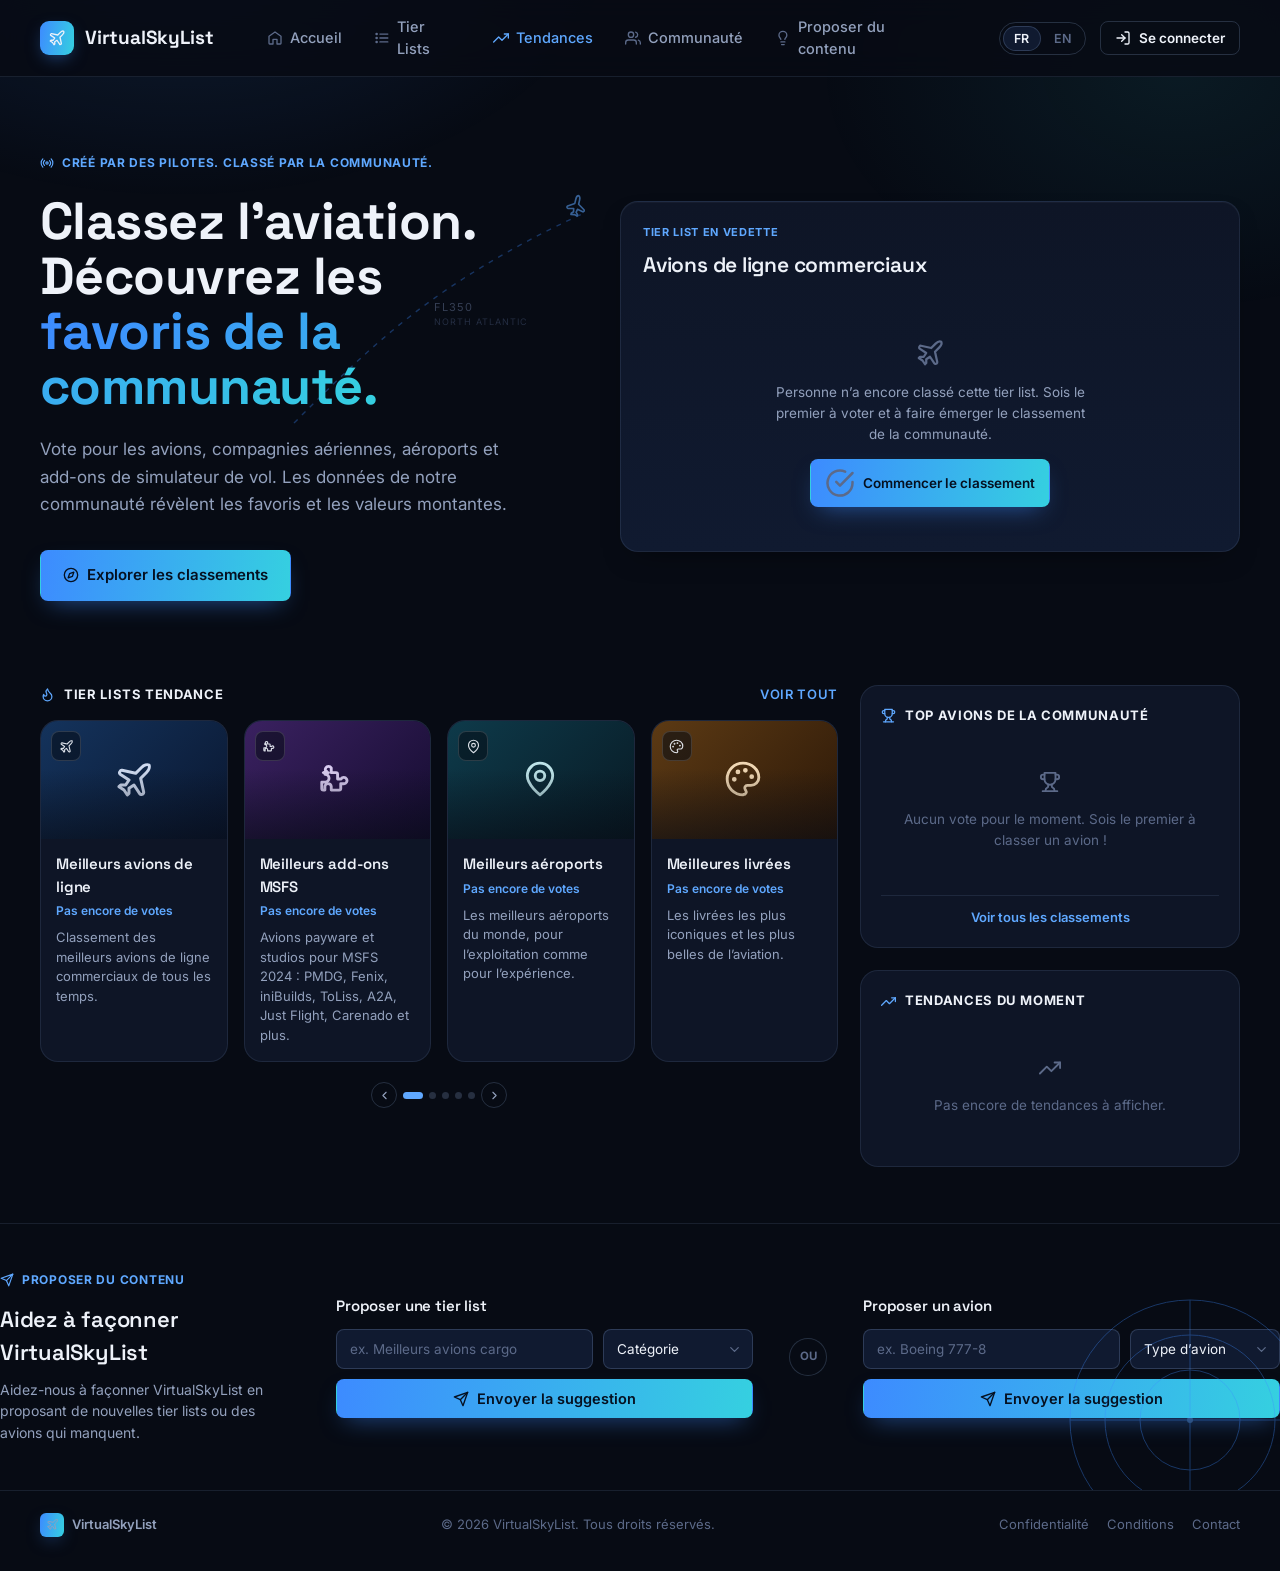
==== commit 8f079f9a: "Add files via upload" ====
--- a/index.html
+++ b/index.html
@@ -86,13 +86,9 @@
           <span data-i18n="hero.title2">Découvrez les</span><br>
           <span class="accent" data-i18n="hero.title3">favoris de la communauté.</span>
         </h1>
-        <p class="hero-sub" data-i18n="hero.sub">Créez des tier lists pour les avions, compagnies aériennes, aéroports et add-ons de simulateur de vol. Les données de notre communauté révèlent les favoris et les valeurs montantes.</p>
+        <p class="hero-sub" data-i18n="hero.sub">Vote pour les avions, compagnies aériennes, aéroports et add-ons de simulateur de vol. Les données de notre communauté révèlent les favoris et les valeurs montantes.</p>
         <div class="hero-actions">
-          <button type="button" class="btn btn-primary" data-toast="create">
-            <svg class="icon"><use href="#i-plus-circle"/></svg>
-            <span data-i18n="hero.cta1">Créer une tier list</span>
-          </button>
-          <a href="#trending" class="btn btn-outline">
+          <a href="#trending" class="btn btn-primary">
             <svg class="icon"><use href="#i-compass"/></svg>
             <span data-i18n="hero.cta2">Explorer les classements</span>
           </a>
@@ -113,52 +109,16 @@
           <div>
             <span class="featured-label" data-i18n="featured.label">TIER LIST EN VEDETTE</span>
             <h2 class="featured-title" data-i18n="featured.title">Avions de ligne commerciaux</h2>
-            <p class="featured-meta">
-              <span data-i18n="featured.meta.by">Créée par</span>&nbsp;<a href="#">AeroRanker</a>&nbsp;·&nbsp;<svg class="icon"><use href="#i-users"/></svg>&nbsp;<span data-i18n="featured.meta.votes">12,4k votes</span>
-            </p>
-          </div>
-          <a href="#" class="btn btn-outline btn-sm">
-            <span data-i18n="featured.view">Voir la tier list complète</span>
-            <svg class="icon"><use href="#i-external"/></svg>
-          </a>
-        </div>
-
-        <div class="tier-table">
-          <div class="tier-row" data-tier="S">
-            <div class="tier-badge">S</div>
-            <div class="tier-item"><span class="tier-thumb" style="--thumb-bg:#3a2130"><svg class="icon" style="color:#e8a2ac"><use href="#i-plane"/></svg></span><span>A350</span></div>
-            <div class="tier-item"><span class="tier-thumb" style="--thumb-bg:#1c2a44"><svg class="icon" style="color:#8fb3ec"><use href="#i-plane"/></svg></span><span>B747</span></div>
-            <div class="tier-item"><span class="tier-thumb" style="--thumb-bg:#2b2140"><svg class="icon" style="color:#c3a2e8"><use href="#i-plane"/></svg></span><span>Concorde</span></div>
-          </div>
-          <div class="tier-row" data-tier="A">
-            <div class="tier-badge">A</div>
-            <div class="tier-item"><span class="tier-thumb" style="--thumb-bg:#1c2a44"><svg class="icon" style="color:#8fb3ec"><use href="#i-plane"/></svg></span><span>A330neo</span></div>
-            <div class="tier-item"><span class="tier-thumb" style="--thumb-bg:#20302a"><svg class="icon" style="color:#8fd6b0"><use href="#i-plane"/></svg></span><span>B787</span></div>
-            <div class="tier-item"><span class="tier-thumb" style="--thumb-bg:#3a2130"><svg class="icon" style="color:#e8a2ac"><use href="#i-plane"/></svg></span><span>A380</span></div>
-          </div>
-          <div class="tier-row" data-tier="B">
-            <div class="tier-badge">B</div>
-            <div class="tier-item"><span class="tier-thumb" style="--thumb-bg:#1c2a44"><svg class="icon" style="color:#8fb3ec"><use href="#i-plane"/></svg></span><span>A320neo</span></div>
-            <div class="tier-item"><span class="tier-thumb" style="--thumb-bg:#20302a"><svg class="icon" style="color:#8fd6b0"><use href="#i-plane"/></svg></span><span>B777</span></div>
-            <div class="tier-item"><span class="tier-thumb" style="--thumb-bg:#20302a"><svg class="icon" style="color:#8fd6b0"><use href="#i-plane"/></svg></span><span>E190-E2</span></div>
-          </div>
-          <div class="tier-row" data-tier="C">
-            <div class="tier-badge">C</div>
-            <div class="tier-item"><span class="tier-thumb" style="--thumb-bg:#33301b"><svg class="icon" style="color:#e0d68f"><use href="#i-plane"/></svg></span><span>C172</span></div>
-            <div class="tier-item"><span class="tier-thumb" style="--thumb-bg:#1c2a44"><svg class="icon" style="color:#8fb3ec"><use href="#i-plane"/></svg></span><span>CRJ 700</span></div>
-            <div class="tier-item"><span class="tier-thumb" style="--thumb-bg:#33301b"><svg class="icon" style="color:#e0d68f"><use href="#i-plane"/></svg></span><span>Dash 8 Q400</span></div>
-          </div>
-          <div class="tier-row" data-tier="D">
-            <div class="tier-badge">D</div>
-            <div class="tier-item"><span class="tier-thumb" style="--thumb-bg:#33301b"><svg class="icon" style="color:#e0d68f"><use href="#i-plane"/></svg></span><span>TBM 850</span></div>
-            <div class="tier-item"><span class="tier-thumb" style="--thumb-bg:#1c2a44"><svg class="icon" style="color:#8fb3ec"><use href="#i-plane"/></svg></span><span>MD-11</span></div>
-            <div class="tier-item"><span class="tier-thumb" style="--thumb-bg:#2b2140"><svg class="icon" style="color:#c3a2e8"><use href="#i-plane"/></svg></span><span>An-225</span></div>
-          </div>
-        </div>
-
-        <div class="featured-foot">
-          <span><svg class="icon"><use href="#i-check-circle"/></svg><span data-i18n="featured.rankedby">Classé par les votes de la communauté</span></span>
-          <span data-i18n="featured.updated">Mis à jour il y a 2h</span>
+          </div>
+        </div>
+
+        <div class="featured-empty">
+          <svg class="icon"><use href="#i-plane"/></svg>
+          <p data-i18n="featured.empty.body">Personne n’a encore classé cette tier list. Sois le premier à voter et à faire émerger le classement de la communauté.</p>
+          <a href="tier-list.html?slug=avions-de-ligne" class="btn btn-primary btn-sm">
+            <svg class="icon"><use href="#i-check-circle"/></svg>
+            <span data-i18n="featured.empty.cta">Commencer le classement</span>
+          </a>
         </div>
       </div>
     </div>
@@ -176,53 +136,53 @@
         </div>
 
         <div class="trending-grid">
-          <article class="list-card">
+          <a class="list-card" href="tier-list.html?slug=avions-de-ligne">
             <div class="list-card-media" style="--tile-bg: linear-gradient(135deg, #14335c, #0a1730)">
               <span class="media-icon-badge" style="color:#5fa8ff"><svg class="icon"><use href="#i-plane"/></svg></span>
               <svg class="icon" style="color:#dfeaff"><use href="#i-plane" width="40" height="40"/></svg>
             </div>
             <div class="list-card-body">
               <h3 data-i18n="card1.title">Meilleurs avions de ligne</h3>
-              <div class="list-card-votes" data-i18n="card1.votes">18,7k votes</div>
+              <div class="list-card-votes" data-i18n="votes.empty">Pas encore de votes</div>
               <p data-i18n="card1.desc">Classement des meilleurs avions de ligne commerciaux de tous les temps.</p>
             </div>
-          </article>
-
-          <article class="list-card">
+          </a>
+
+          <a class="list-card" href="tier-lists.html?filter=addons">
             <div class="list-card-media" style="--tile-bg: linear-gradient(135deg, #3a2160, #150c30)">
               <span class="media-icon-badge" style="color:#c3a2e8"><svg class="icon"><use href="#i-puzzle"/></svg></span>
               <svg class="icon" style="color:#e8dcff"><use href="#i-puzzle" width="38" height="38"/></svg>
             </div>
             <div class="list-card-body">
               <h3 data-i18n="card2.title">Meilleurs add-ons MSFS</h3>
-              <div class="list-card-votes" data-i18n="card2.votes">15,2k votes</div>
+              <div class="list-card-votes" data-i18n="votes.empty">Pas encore de votes</div>
               <p data-i18n="card2.desc">Avions payware et studios pour MSFS 2024 : PMDG, Fenix, iniBuilds, ToLiss, A2A, Just Flight, Carenado et plus.</p>
             </div>
-          </article>
-
-          <article class="list-card">
+          </a>
+
+          <a class="list-card" href="tier-list.html?slug=aeroports">
             <div class="list-card-media" style="--tile-bg: linear-gradient(135deg, #0e3a4a, #081a24)">
               <span class="media-icon-badge" style="color:#5fd0e0"><svg class="icon"><use href="#i-pin"/></svg></span>
               <svg class="icon" style="color:#cdf3f8"><use href="#i-pin" width="38" height="38"/></svg>
             </div>
             <div class="list-card-body">
               <h3 data-i18n="card3.title">Meilleurs aéroports</h3>
-              <div class="list-card-votes" data-i18n="card3.votes">12,3k votes</div>
+              <div class="list-card-votes" data-i18n="votes.empty">Pas encore de votes</div>
               <p data-i18n="card3.desc">Les meilleurs aéroports du monde, pour l'exploitation comme pour l'expérience.</p>
             </div>
-          </article>
-
-          <article class="list-card">
+          </a>
+
+          <a class="list-card" href="tier-list.html?slug=livrees">
             <div class="list-card-media" style="--tile-bg: linear-gradient(135deg, #5c3a14, #2c1808)">
               <span class="media-icon-badge" style="color:#f0b96a"><svg class="icon"><use href="#i-palette"/></svg></span>
               <svg class="icon" style="color:#ffe6c2"><use href="#i-palette" width="38" height="38"/></svg>
             </div>
             <div class="list-card-body">
               <h3 data-i18n="card4.title">Meilleures livrées</h3>
-              <div class="list-card-votes" data-i18n="card4.votes">9,8k votes</div>
+              <div class="list-card-votes" data-i18n="votes.empty">Pas encore de votes</div>
               <p data-i18n="card4.desc">Les livrées les plus iconiques et les plus belles de l'aviation.</p>
             </div>
-          </article>
+          </a>
         </div>
 
         <div class="carousel-dots">
@@ -241,16 +201,12 @@
           <div class="panel-head">
             <div class="section-title"><svg class="icon"><use href="#i-trophy"/></svg><span data-i18n="community.title">TOP AVIONS DE LA COMMUNAUTÉ</span></div>
           </div>
-          <div class="rank-list">
-            <div class="rank-row"><span class="rank-num">1</span><span class="rank-thumb" style="--thumb-bg:#3a2130"><svg class="icon" style="color:#e8a2ac"><use href="#i-plane"/></svg></span><span class="rank-name">A350</span><span class="rank-score">9.48</span></div>
-            <div class="rank-row"><span class="rank-num">2</span><span class="rank-thumb" style="--thumb-bg:#1c2a44"><svg class="icon" style="color:#8fb3ec"><use href="#i-plane"/></svg></span><span class="rank-name">B747</span><span class="rank-score">9.21</span></div>
-            <div class="rank-row"><span class="rank-num">3</span><span class="rank-thumb" style="--thumb-bg:#1c2a44"><svg class="icon" style="color:#8fb3ec"><use href="#i-plane"/></svg></span><span class="rank-name">A320neo</span><span class="rank-score">8.93</span></div>
-            <div class="rank-row"><span class="rank-num">4</span><span class="rank-thumb" style="--thumb-bg:#33301b"><svg class="icon" style="color:#e0d68f"><use href="#i-plane"/></svg></span><span class="rank-name">C172</span><span class="rank-score">8.01</span></div>
-            <div class="rank-row"><span class="rank-num">5</span><span class="rank-thumb" style="--thumb-bg:#33301b"><svg class="icon" style="color:#e0d68f"><use href="#i-plane"/></svg></span><span class="rank-name">TBM 850</span><span class="rank-score">7.62</span></div>
-          </div>
-          <div class="panel-foot-note">
-            <span data-i18n="community.based">Basé sur 50k+ votes de la communauté</span>
-            <a href="#" class="see-all" data-i18n="community.viewall">Voir tous les classements</a>
+          <div class="panel-empty">
+            <svg class="icon"><use href="#i-trophy"/></svg>
+            <p data-i18n="community.empty">Aucun vote pour le moment. Sois le premier à classer un avion !</p>
+          </div>
+          <div class="panel-foot-note" style="justify-content:center">
+            <a href="tier-lists.html" class="see-all" data-i18n="community.viewall">Voir tous les classements</a>
           </div>
         </div>
 
@@ -258,15 +214,9 @@
           <div class="panel-head">
             <div class="section-title"><svg class="icon"><use href="#i-trending"/></svg><span data-i18n="now.title">TENDANCES DU MOMENT</span></div>
           </div>
-          <div class="rank-list">
-            <div class="trend-row"><span class="rank-thumb" style="--thumb-bg:#2b2140"><svg class="icon" style="color:#c3a2e8"><use href="#i-plane"/></svg></span><span><span class="trend-name">Concorde</span><div class="trend-sub" data-i18n="now.thisweek">Cette semaine</div></span><span class="trend-up"><svg class="icon"><use href="#i-arrow-up"/></svg>23</span></div>
-            <div class="trend-row"><span class="rank-thumb" style="--thumb-bg:#20302a"><svg class="icon" style="color:#8fd6b0"><use href="#i-plane"/></svg></span><span><span class="trend-name">E190-E2</span><div class="trend-sub" data-i18n="now.thisweek">Cette semaine</div></span><span class="trend-up"><svg class="icon"><use href="#i-arrow-up"/></svg>18</span></div>
-            <div class="trend-row"><span class="rank-thumb" style="--thumb-bg:#1c2a44"><svg class="icon" style="color:#8fb3ec"><use href="#i-plane"/></svg></span><span><span class="trend-name">iniBuilds A310</span><div class="trend-sub" data-i18n="now.thisweek">Cette semaine</div></span><span class="trend-up"><svg class="icon"><use href="#i-arrow-up"/></svg>16</span></div>
-            <div class="trend-row"><span class="rank-thumb" style="--thumb-bg:#0e3a4a"><svg class="icon" style="color:#5fd0e0"><use href="#i-pin"/></svg></span><span><span class="trend-name">KSFO</span><div class="trend-sub" data-i18n="now.thisweek">Cette semaine</div></span><span class="trend-up"><svg class="icon"><use href="#i-arrow-up"/></svg>14</span></div>
-            <div class="trend-row"><span class="rank-thumb" style="--thumb-bg:#33301b"><svg class="icon" style="color:#e0d68f"><use href="#i-plane"/></svg></span><span><span class="trend-name">777-300ER</span><div class="trend-sub" data-i18n="now.thisweek">Cette semaine</div></span><span class="trend-up"><svg class="icon"><use href="#i-arrow-up"/></svg>12</span></div>
-          </div>
-          <div class="panel-foot-note">
-            <span data-i18n="now.fastmovers">Mouvements rapides de popularité</span>
+          <div class="panel-empty">
+            <svg class="icon"><use href="#i-trending"/></svg>
+            <p data-i18n="now.empty">Pas encore de tendances à afficher.</p>
           </div>
         </div>
       </div>
@@ -357,4 +307,4 @@
 
 <script src="script.js"></script>
 </body>
-</html>
+</html>
--- a/styles.css
+++ b/styles.css
@@ -1106,6 +1106,31 @@
 }
 
 /* =========================================================
+   Empty states (no data yet)
+   ========================================================= */
+.featured-empty{
+  display: flex;
+  flex-direction: column;
+  align-items: center;
+  text-align: center;
+  gap: 14px;
+  padding: 34px 20px 26px;
+}
+.featured-empty .icon{ width: 30px; height: 30px; color: var(--text-faint); }
+.featured-empty p{ font-size: 13.5px; color: var(--text-dim); line-height: 1.55; max-width: 320px; }
+
+.panel-empty{
+  text-align: center;
+  padding: 30px 14px;
+  color: var(--text-faint);
+  font-size: 13.5px;
+  line-height: 1.55;
+}
+.panel-empty .icon{ width: 22px; height: 22px; color: var(--text-faint); margin-bottom: 10px; }
+.panel-empty a{ color: var(--blue-bright); font-weight: 600; }
+.panel-empty a:hover{ text-decoration: underline; }
+
+/* =========================================================
    Responsive
    ========================================================= */
 @media (max-width: 1180px){
@@ -1144,4 +1169,4 @@
 
 @media (prefers-reduced-motion: reduce){
   *{ transition: none !important; scroll-behavior: auto !important; }
-}
+}
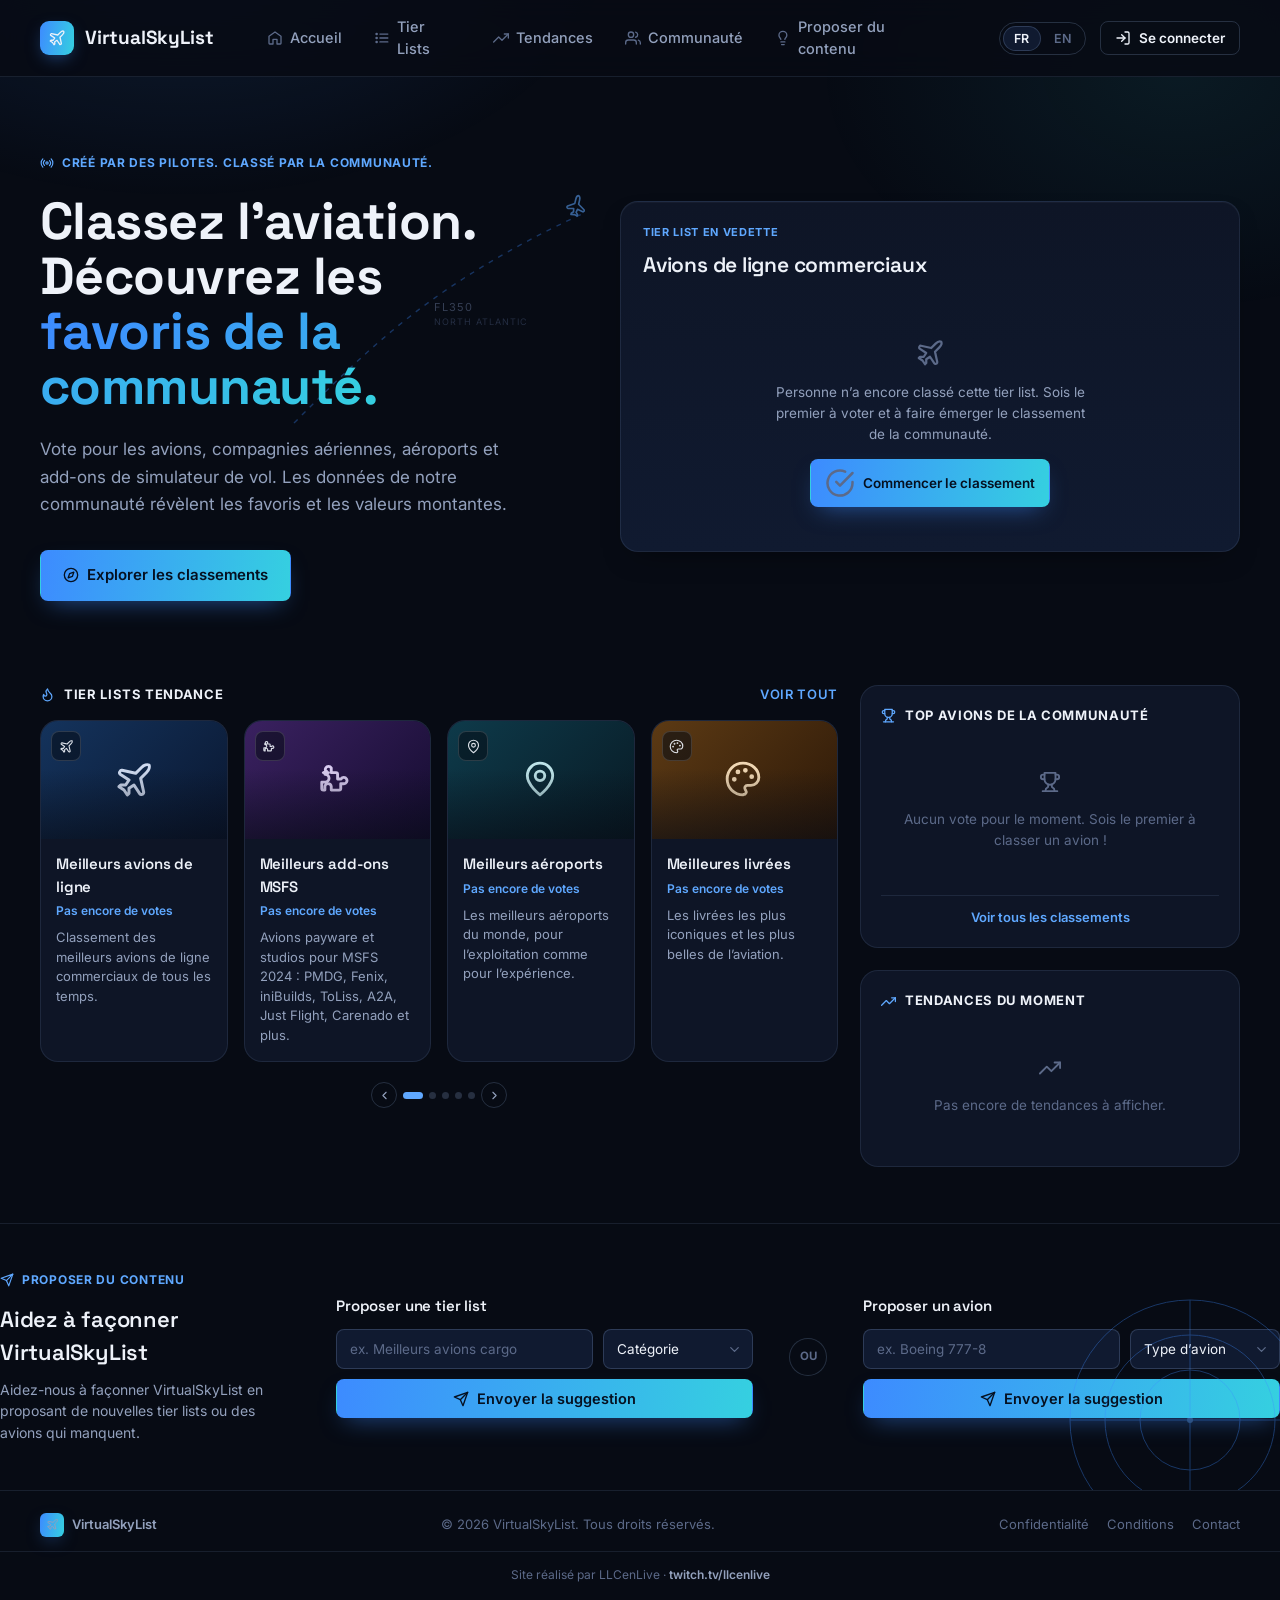
==== commit 5033500c: "Add files via upload Major Update" ====
--- a/index.html
+++ b/index.html
@@ -42,6 +42,9 @@
     <symbol id="i-zap" viewBox="0 0 24 24" fill="none" stroke="currentColor" stroke-width="1.8" stroke-linecap="round" stroke-linejoin="round"><polygon points="13 2 3 14 12 14 11 22 21 10 12 10 13 2"/></symbol>
     <symbol id="i-bar-chart" viewBox="0 0 24 24" fill="none" stroke="currentColor" stroke-width="2" stroke-linecap="round" stroke-linejoin="round"><line x1="12" y1="20" x2="12" y2="10"/><line x1="18" y1="20" x2="18" y2="4"/><line x1="6" y1="20" x2="6" y2="16"/></symbol>
     <symbol id="i-medal" viewBox="0 0 24 24" fill="none" stroke="currentColor" stroke-width="1.8" stroke-linecap="round" stroke-linejoin="round"><path d="M7.2 9.4 5 3h5l2 5.1"/><path d="M16.8 9.4 19 3h-5l-2 5.1"/><circle cx="12" cy="15" r="6"/><path d="M12 12v3l2 1.2"/></symbol>
+    <symbol id="i-x" viewBox="0 0 24 24" fill="none" stroke="currentColor" stroke-width="2" stroke-linecap="round" stroke-linejoin="round"><line x1="18" y1="6" x2="6" y2="18"/><line x1="6" y1="6" x2="18" y2="18"/></symbol>
+    <symbol id="i-shield" viewBox="0 0 24 24" fill="none" stroke="currentColor" stroke-width="1.8" stroke-linecap="round" stroke-linejoin="round"><path d="M20 13c0 5-3.5 7.5-7.35 8.95a1 1 0 0 1-.6.05C8.5 20.5 4 18 4 13V6a1 1 0 0 1 1-1c2 0 4.5-1.2 6.24-2.72a1.17 1.17 0 0 1 1.52 0C14.51 3.81 17 5 19 5a1 1 0 0 1 1 1Z"/></symbol>
+    <symbol id="i-logout" viewBox="0 0 24 24" fill="none" stroke="currentColor" stroke-width="2" stroke-linecap="round" stroke-linejoin="round"><path d="M9 21H5a2 2 0 0 1-2-2V5a2 2 0 0 1 2-2h4"/><polyline points="16 17 21 12 16 7"/><line x1="21" y1="12" x2="9" y2="12"/></symbol>
   </defs>
 </svg>
 
@@ -64,10 +67,26 @@
         <button type="button" data-lang="fr" class="is-active">FR</button>
         <button type="button" data-lang="en">EN</button>
       </div>
-      <button type="button" class="btn btn-outline btn-sm">
+      <button type="button" class="btn btn-outline btn-sm" id="signin-btn">
         <svg class="icon"><use href="#i-login"/></svg>
         <span data-i18n="nav.signin">Se connecter</span>
       </button>
+      <div class="user-menu" id="user-menu" style="display:none">
+        <button type="button" class="user-chip" id="user-chip">
+          <span class="user-avatar" id="user-avatar">•</span>
+          <span class="user-email" id="user-email"></span>
+        </button>
+        <div class="user-dropdown" id="user-dropdown">
+          <a href="admin.html" class="user-dropdown-item" id="user-admin-link" style="display:none">
+            <svg class="icon"><use href="#i-shield"/></svg>
+            <span data-i18n="nav.admin">Admin</span>
+          </a>
+          <button type="button" class="user-dropdown-item" id="signout-btn">
+            <svg class="icon"><use href="#i-logout"/></svg>
+            <span data-i18n="auth.signout">Déconnexion</span>
+          </button>
+        </div>
+      </div>
     </div>
   </div>
 </header>
@@ -298,6 +317,9 @@
       <a href="#" data-i18n="footer.contact">Contact</a>
     </nav>
   </div>
+  <div class="wrap footer-credit">
+    <span data-i18n="footer.credit">Site réalisé par LLCenLive</span> · <a href="https://twitch.tv/llcenlive" target="_blank" rel="noopener noreferrer">twitch.tv/llcenlive</a>
+  </div>
 </footer>
 
 <div class="toast" id="toast">
@@ -305,6 +327,27 @@
   <span id="toast-text"></span>
 </div>
 
+<!-- ============ AUTH MODAL ============ -->
+<div class="modal-overlay" id="auth-modal">
+  <div class="modal-box">
+    <button type="button" class="modal-close" id="auth-close-btn" aria-label="Close">
+      <svg class="icon"><use href="#i-x"/></svg>
+    </button>
+    <h2 id="auth-modal-title" data-i18n="auth.title.signin">Se connecter</h2>
+    <form id="auth-form">
+      <label class="field-label" for="auth-email" data-i18n="auth.email.label">Email</label>
+      <input class="field" type="email" id="auth-email" required autocomplete="email">
+      <label class="field-label" for="auth-password" data-i18n="auth.password.label">Mot de passe</label>
+      <input class="field" type="password" id="auth-password" required minlength="6" autocomplete="current-password">
+      <p class="auth-error" id="auth-error" style="display:none"></p>
+      <p class="auth-note" id="auth-note" style="display:none"></p>
+      <button type="submit" class="btn btn-primary btn-block" id="auth-submit-btn" data-i18n="auth.submit.signin">Se connecter</button>
+    </form>
+    <button type="button" class="auth-switch-link" id="auth-toggle-mode" data-i18n="auth.switch.toSignup">Pas encore de compte ? Crée-en un</button>
+  </div>
+</div>
+
 <script src="script.js"></script>
+<script type="module" src="auth.js"></script>
 </body>
-</html>+</html>
--- a/styles.css
+++ b/styles.css
@@ -687,6 +687,17 @@
 .footer-brand .brand-mark svg{ width: 13px; height: 13px; }
 .footer-links{ display: flex; gap: 18px; }
 .footer-links a:hover{ color: var(--text); }
+
+.footer-credit{
+  text-align: center;
+  font-size: 12px;
+  color: var(--text-faint);
+  padding-top: 14px;
+  margin-top: 14px;
+  border-top: 1px solid var(--border);
+}
+.footer-credit a{ color: var(--text-dim); font-weight: 600; }
+.footer-credit a:hover{ color: var(--blue-bright); }
 
 /* =========================================================
    Toast
@@ -1131,6 +1142,199 @@
 .panel-empty a:hover{ text-decoration: underline; }
 
 /* =========================================================
+   Auth: user menu (header) + sign-in / sign-up modal
+   ========================================================= */
+.user-menu{ position: relative; }
+.user-chip{
+  display: flex;
+  align-items: center;
+  gap: 8px;
+  background: var(--panel-2);
+  border: 1px solid var(--border-strong);
+  border-radius: 999px;
+  padding: 5px 12px 5px 5px;
+  color: var(--text);
+  font-size: 13px;
+  font-weight: 600;
+}
+.user-chip:hover{ border-color: rgba(148,178,224,0.4); }
+.user-avatar{
+  width: 24px; height: 24px;
+  border-radius: 50%;
+  background: var(--blue-grad);
+  display: grid; place-items: center;
+  font-family: var(--font-display);
+  font-size: 11px;
+  font-weight: 700;
+  color: #051020;
+  flex-shrink: 0;
+  text-transform: uppercase;
+}
+.user-email{
+  max-width: 140px;
+  overflow: hidden;
+  text-overflow: ellipsis;
+  white-space: nowrap;
+}
+.user-dropdown{
+  position: absolute;
+  top: calc(100% + 8px);
+  right: 0;
+  min-width: 190px;
+  background: var(--panel-2);
+  border: 1px solid var(--border-strong);
+  border-radius: var(--r-md);
+  box-shadow: 0 16px 34px -12px rgba(0,0,0,0.6);
+  padding: 6px;
+  display: none;
+  z-index: 60;
+}
+.user-dropdown.is-open{ display: block; }
+.user-dropdown-item{
+  display: flex;
+  align-items: center;
+  gap: 9px;
+  width: 100%;
+  text-align: left;
+  padding: 9px 10px;
+  border-radius: 8px;
+  font-size: 13.5px;
+  font-weight: 500;
+  color: var(--text);
+  background: none;
+  border: none;
+  font-family: inherit;
+}
+.user-dropdown-item:hover{ background: rgba(255,255,255,0.06); }
+.user-dropdown-item .icon{ width: 15px; height: 15px; color: var(--text-faint); }
+
+.modal-overlay{
+  position: fixed;
+  inset: 0;
+  background: rgba(4, 7, 13, 0.72);
+  backdrop-filter: blur(3px);
+  display: none;
+  align-items: center;
+  justify-content: center;
+  z-index: 200;
+  padding: 20px;
+}
+.modal-overlay.is-open{ display: flex; }
+.modal-box{
+  position: relative;
+  width: 100%;
+  max-width: 380px;
+  background: linear-gradient(180deg, var(--panel) 0%, var(--panel-2) 100%);
+  border: 1px solid var(--border-strong);
+  border-radius: var(--r-lg);
+  padding: 30px 26px 26px;
+  box-shadow: 0 30px 60px -20px rgba(0,0,0,0.7);
+}
+.modal-box h2{ font-size: 19px; margin-bottom: 20px; }
+.modal-close{
+  position: absolute;
+  top: 14px; right: 14px;
+  width: 28px; height: 28px;
+  border-radius: 50%;
+  border: none;
+  background: transparent;
+  color: var(--text-faint);
+  display: grid; place-items: center;
+}
+.modal-close:hover{ background: rgba(255,255,255,0.06); color: var(--text); }
+.modal-close .icon{ width: 16px; height: 16px; }
+
+.field-label{
+  display: block;
+  font-size: 12.5px;
+  font-weight: 600;
+  color: var(--text-dim);
+  margin-bottom: 6px;
+}
+.modal-box .field{ width: 100%; margin-bottom: 16px; }
+.auth-error{
+  font-size: 12.5px;
+  color: var(--tier-s);
+  background: rgba(214,69,80,0.1);
+  border: 1px solid rgba(214,69,80,0.3);
+  border-radius: 8px;
+  padding: 9px 11px;
+  margin-bottom: 14px;
+  line-height: 1.5;
+}
+.auth-note{
+  font-size: 12.5px;
+  color: #4ade80;
+  background: rgba(74,222,128,0.08);
+  border: 1px solid rgba(74,222,128,0.25);
+  border-radius: 8px;
+  padding: 9px 11px;
+  margin-bottom: 14px;
+  line-height: 1.5;
+}
+.auth-switch-link{
+  display: block;
+  width: 100%;
+  text-align: center;
+  margin-top: 16px;
+  font-size: 13px;
+  font-weight: 600;
+  color: var(--blue-bright);
+  background: none;
+  border: none;
+  font-family: inherit;
+}
+.auth-switch-link:hover{ text-decoration: underline; }
+
+/* =========================================================
+   Admin page
+   ========================================================= */
+.admin-gate{
+  max-width: 420px;
+  margin: 60px auto;
+  text-align: center;
+  padding: 40px 24px;
+}
+.admin-gate .icon{ width: 32px; height: 32px; color: var(--text-faint); margin-bottom: 16px; }
+.admin-gate h2{ font-size: 19px; margin-bottom: 8px; }
+.admin-gate p{ font-size: 14px; color: var(--text-dim); margin-bottom: 20px; }
+
+.admin-list{ display: flex; flex-direction: column; gap: 10px; }
+.admin-row{
+  display: flex;
+  align-items: center;
+  gap: 12px;
+  padding: 12px 14px;
+  border: 1px solid var(--border);
+  border-radius: var(--r-md);
+  background: var(--panel);
+}
+.admin-row-main{ flex: 1; min-width: 0; }
+.admin-row-title{ font-size: 14px; font-weight: 700; }
+.admin-row-sub{ font-size: 12px; color: var(--text-faint); margin-top: 2px; }
+.admin-row-actions{ display: flex; gap: 6px; flex-shrink: 0; }
+.admin-icon-btn{
+  width: 32px; height: 32px;
+  border-radius: 8px;
+  border: 1px solid var(--border-strong);
+  background: transparent;
+  color: var(--text-dim);
+  display: grid; place-items: center;
+}
+.admin-icon-btn:hover{ background: rgba(255,255,255,0.06); color: var(--text); }
+.admin-icon-btn .icon{ width: 14px; height: 14px; }
+.admin-icon-btn.is-danger:hover{ color: var(--tier-s); border-color: rgba(214,69,80,0.4); }
+
+.admin-form-grid{
+  display: grid;
+  grid-template-columns: 1fr 1fr;
+  gap: 12px;
+}
+.admin-form-grid .field-full{ grid-column: 1 / -1; }
+.admin-items-panel{ margin-top: 10px; padding-left: 20px; border-left: 2px solid var(--border); }
+.admin-empty-row{ font-size: 13px; color: var(--text-faint); padding: 6px 2px; }
+
+/* =========================================================
    Responsive
    ========================================================= */
 @media (max-width: 1180px){
@@ -1169,4 +1373,4 @@
 
 @media (prefers-reduced-motion: reduce){
   *{ transition: none !important; scroll-behavior: auto !important; }
-}+}
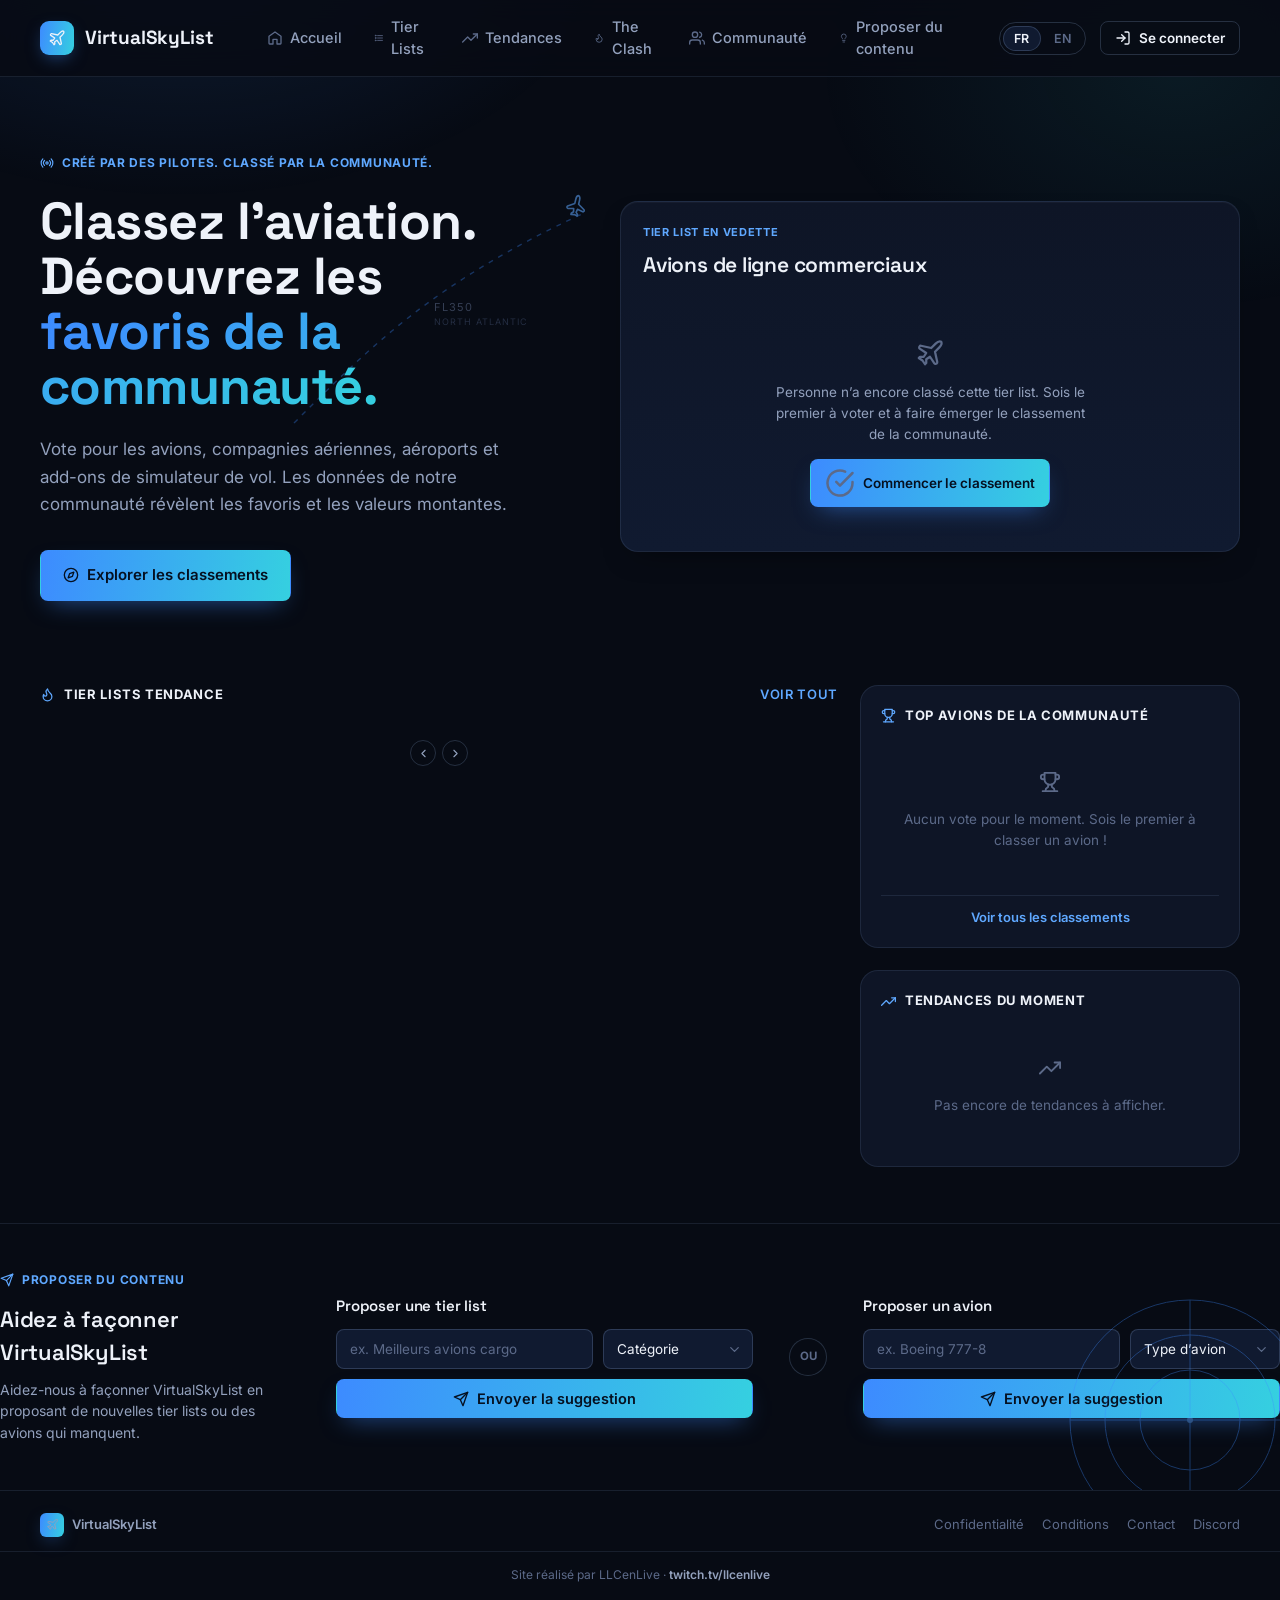
==== commit 5e3ce5b1: "Add files via upload" ====
--- a/index.html
+++ b/index.html
@@ -59,6 +59,7 @@
       <a href="index.html" class="is-active"><svg class="icon"><use href="#i-home"/></svg><span data-i18n="nav.home">Accueil</span></a>
       <a href="tier-lists.html"><svg class="icon"><use href="#i-list"/></svg><span data-i18n="nav.tierlists">Tier Lists</span></a>
       <a href="trends.html"><svg class="icon"><use href="#i-trending"/></svg><span data-i18n="nav.trends">Tendances</span></a>
+      <a href="the-clash.html"><svg class="icon"><use href="#i-flame"/></svg><span data-i18n="nav.clash">The Clash</span></a>
       <a href="community.html"><svg class="icon"><use href="#i-users"/></svg><span data-i18n="nav.community">Communauté</span></a>
       <a href="index.html#suggest"><svg class="icon"><use href="#i-bulb"/></svg><span data-i18n="nav.suggest">Proposer du contenu</span></a>
     </nav>
@@ -107,7 +108,7 @@
         </h1>
         <p class="hero-sub" data-i18n="hero.sub">Vote pour les avions, compagnies aériennes, aéroports et add-ons de simulateur de vol. Les données de notre communauté révèlent les favoris et les valeurs montantes.</p>
         <div class="hero-actions">
-          <a href="#trending" class="btn btn-primary">
+          <a href="trends.html" class="btn btn-primary">
             <svg class="icon"><use href="#i-compass"/></svg>
             <span data-i18n="hero.cta2">Explorer les classements</span>
           </a>
@@ -154,63 +155,10 @@
           <a href="#" class="see-all" style="margin-left:auto" data-i18n="trending.viewall">Voir tout</a>
         </div>
 
-        <div class="trending-grid">
-          <a class="list-card" href="tier-list.html?slug=avions-de-ligne">
-            <div class="list-card-media" style="--tile-bg: linear-gradient(135deg, #14335c, #0a1730)">
-              <span class="media-icon-badge" style="color:#5fa8ff"><svg class="icon"><use href="#i-plane"/></svg></span>
-              <svg class="icon" style="color:#dfeaff"><use href="#i-plane" width="40" height="40"/></svg>
-            </div>
-            <div class="list-card-body">
-              <h3 data-i18n="card1.title">Meilleurs avions de ligne</h3>
-              <div class="list-card-votes" data-i18n="votes.empty">Pas encore de votes</div>
-              <p data-i18n="card1.desc">Classement des meilleurs avions de ligne commerciaux de tous les temps.</p>
-            </div>
-          </a>
-
-          <a class="list-card" href="tier-lists.html?filter=addons">
-            <div class="list-card-media" style="--tile-bg: linear-gradient(135deg, #3a2160, #150c30)">
-              <span class="media-icon-badge" style="color:#c3a2e8"><svg class="icon"><use href="#i-puzzle"/></svg></span>
-              <svg class="icon" style="color:#e8dcff"><use href="#i-puzzle" width="38" height="38"/></svg>
-            </div>
-            <div class="list-card-body">
-              <h3 data-i18n="card2.title">Meilleurs add-ons MSFS</h3>
-              <div class="list-card-votes" data-i18n="votes.empty">Pas encore de votes</div>
-              <p data-i18n="card2.desc">Avions payware et studios pour MSFS 2024 : PMDG, Fenix, iniBuilds, ToLiss, A2A, Just Flight, Carenado et plus.</p>
-            </div>
-          </a>
-
-          <a class="list-card" href="tier-list.html?slug=aeroports">
-            <div class="list-card-media" style="--tile-bg: linear-gradient(135deg, #0e3a4a, #081a24)">
-              <span class="media-icon-badge" style="color:#5fd0e0"><svg class="icon"><use href="#i-pin"/></svg></span>
-              <svg class="icon" style="color:#cdf3f8"><use href="#i-pin" width="38" height="38"/></svg>
-            </div>
-            <div class="list-card-body">
-              <h3 data-i18n="card3.title">Meilleurs aéroports</h3>
-              <div class="list-card-votes" data-i18n="votes.empty">Pas encore de votes</div>
-              <p data-i18n="card3.desc">Les meilleurs aéroports du monde, pour l'exploitation comme pour l'expérience.</p>
-            </div>
-          </a>
-
-          <a class="list-card" href="tier-list.html?slug=livrees">
-            <div class="list-card-media" style="--tile-bg: linear-gradient(135deg, #5c3a14, #2c1808)">
-              <span class="media-icon-badge" style="color:#f0b96a"><svg class="icon"><use href="#i-palette"/></svg></span>
-              <svg class="icon" style="color:#ffe6c2"><use href="#i-palette" width="38" height="38"/></svg>
-            </div>
-            <div class="list-card-body">
-              <h3 data-i18n="card4.title">Meilleures livrées</h3>
-              <div class="list-card-votes" data-i18n="votes.empty">Pas encore de votes</div>
-              <p data-i18n="card4.desc">Les livrées les plus iconiques et les plus belles de l'aviation.</p>
-            </div>
-          </a>
-        </div>
+        <div class="trending-grid" id="trending-grid"></div>
 
         <div class="carousel-dots">
           <button class="carousel-nav" type="button" aria-label="Previous"><svg class="icon"><use href="#i-chev-left"/></svg></button>
-          <button class="dot is-active" aria-label="Page 1"></button>
-          <button class="dot" aria-label="Page 2"></button>
-          <button class="dot" aria-label="Page 3"></button>
-          <button class="dot" aria-label="Page 4"></button>
-          <button class="dot" aria-label="Page 5"></button>
           <button class="carousel-nav" type="button" aria-label="Next"><svg class="icon"><use href="#i-chev-right"/></svg></button>
         </div>
       </div>
@@ -251,19 +199,20 @@
         <p data-i18n="suggest.sub">Aidez-nous à façonner VirtualSkyList en proposant de nouvelles tier lists ou des avions qui manquent.</p>
       </div>
 
-      <form class="suggest-form" data-toast="tierlist">
+      <form class="suggest-form" id="suggest-tierlist-form">
         <h3 data-i18n="suggest.form1.title">Proposer une tier list</h3>
         <div class="form-row">
-          <input class="field" type="text" data-i18n-placeholder="suggest.form1.placeholder" placeholder="ex. Meilleurs avions cargo">
-          <select class="field" style="max-width:150px">
-            <option data-i18n="suggest.form1.category">Catégorie</option>
-            <option data-i18n="suggest.opt.airliners">Avions de ligne</option>
-            <option data-i18n="suggest.opt.ga">Aviation générale</option>
-            <option data-i18n="suggest.opt.airports">Aéroports</option>
-            <option data-i18n="suggest.opt.addons">Add-ons simulateur</option>
-            <option data-i18n="suggest.opt.liveries">Livrées</option>
+          <input class="field" type="text" id="suggest-tierlist-name" data-i18n-placeholder="suggest.form1.placeholder" placeholder="ex. Meilleurs avions cargo">
+          <select class="field" id="suggest-tierlist-category" style="max-width:150px">
+            <option value="" data-i18n="suggest.form1.category">Catégorie</option>
+            <option value="airliners" data-i18n="suggest.opt.airliners">Avions de ligne</option>
+            <option value="ga" data-i18n="suggest.opt.ga">Aviation générale</option>
+            <option value="airports" data-i18n="suggest.opt.airports">Aéroports</option>
+            <option value="addons" data-i18n="suggest.opt.addons">Add-ons simulateur</option>
+            <option value="liveries" data-i18n="suggest.opt.liveries">Livrées</option>
           </select>
         </div>
+        <p class="auth-error" id="suggest-tierlist-error" style="display:none"></p>
         <button type="submit" class="btn btn-primary btn-block">
           <svg class="icon"><use href="#i-send"/></svg>
           <span data-i18n="suggest.submit">Envoyer la suggestion</span>
@@ -272,19 +221,20 @@
 
       <div class="suggest-or" data-i18n="suggest.or">OU</div>
 
-      <form class="suggest-form" data-toast="aircraft">
+      <form class="suggest-form" id="suggest-aircraft-form">
         <h3 data-i18n="suggest.form2.title">Proposer un avion</h3>
         <div class="form-row">
-          <input class="field" type="text" data-i18n-placeholder="suggest.form2.placeholder" placeholder="ex. Boeing 777-8">
-          <select class="field" style="max-width:150px">
-            <option data-i18n="suggest.form2.type">Type d'avion</option>
-            <option data-i18n="suggest.opt.airliner">Avion de ligne</option>
-            <option data-i18n="suggest.opt.gaSingle">Aviation générale</option>
-            <option data-i18n="suggest.opt.heli">Hélicoptère</option>
-            <option data-i18n="suggest.opt.military">Militaire</option>
-            <option data-i18n="suggest.opt.cargo">Cargo</option>
+          <input class="field" type="text" id="suggest-aircraft-name" data-i18n-placeholder="suggest.form2.placeholder" placeholder="ex. Boeing 777-8">
+          <select class="field" id="suggest-aircraft-type" style="max-width:150px">
+            <option value="" data-i18n="suggest.form2.type">Type d'avion</option>
+            <option value="airliner" data-i18n="suggest.opt.airliner">Avion de ligne</option>
+            <option value="ga" data-i18n="suggest.opt.gaSingle">Aviation générale</option>
+            <option value="heli" data-i18n="suggest.opt.heli">Hélicoptère</option>
+            <option value="military" data-i18n="suggest.opt.military">Militaire</option>
+            <option value="cargo" data-i18n="suggest.opt.cargo">Cargo</option>
           </select>
         </div>
+        <p class="auth-error" id="suggest-aircraft-error" style="display:none"></p>
         <button type="submit" class="btn btn-primary btn-block">
           <svg class="icon"><use href="#i-send"/></svg>
           <span data-i18n="suggest.submit">Envoyer la suggestion</span>
@@ -310,11 +260,11 @@
       <span class="brand-mark"><svg class="icon"><use href="#i-plane"/></svg></span>
       VirtualSkyList
     </div>
-    <span data-i18n="footer.copyright">© 2026 VirtualSkyList. Tous droits réservés.</span>
     <nav class="footer-links">
-      <a href="#" data-i18n="footer.privacy">Confidentialité</a>
-      <a href="#" data-i18n="footer.terms">Conditions</a>
-      <a href="#" data-i18n="footer.contact">Contact</a>
+      <a href="privacy.html" data-i18n="footer.privacy">Confidentialité</a>
+      <a href="terms.html" data-i18n="footer.terms">Conditions</a>
+      <a href="contact.html" data-i18n="footer.contact">Contact</a>
+      <a href="https://discord.com/invite/wcU7JBCQQH" target="_blank" rel="noopener noreferrer">Discord</a>
     </nav>
   </div>
   <div class="wrap footer-credit">
@@ -349,5 +299,7 @@
 
 <script src="script.js"></script>
 <script type="module" src="auth.js"></script>
+<script type="module" src="home.js"></script>
+<script type="module" src="suggest.js"></script>
 </body>
 </html>
--- a/styles.css
+++ b/styles.css
@@ -339,34 +339,14 @@
 .featured-meta a{ color: var(--blue-bright); font-weight: 600; }
 .featured-meta .icon{ width: 13px; height: 13px; }
 
-.tier-table{
-  border: 1px solid var(--border);
-  border-radius: var(--r-md);
-  overflow: hidden;
-  margin-bottom: 14px;
-}
-
-.tier-row{
-  display: grid;
-  grid-template-columns: 46px repeat(3, 1fr);
-  border-top: 1px solid var(--border);
-}
-.tier-row:first-child{ border-top: none; }
-
 .tier-badge{
   display: flex;
   align-items: center;
   justify-content: center;
   font-family: var(--font-display);
   font-weight: 700;
-  font-size: 17px;
   color: #fff;
 }
-.tier-row[data-tier="S"] .tier-badge{ background: var(--tier-s); }
-.tier-row[data-tier="A"] .tier-badge{ background: var(--tier-a); }
-.tier-row[data-tier="B"] .tier-badge{ background: var(--tier-b); }
-.tier-row[data-tier="C"] .tier-badge{ background: var(--tier-c); }
-.tier-row[data-tier="D"] .tier-badge{ background: var(--tier-d); }
 
 .tier-item{
   display: flex;
@@ -472,6 +452,14 @@
   display: grid;
   place-items: center;
   background: var(--tile-bg, linear-gradient(135deg, #16233f, #0c1220));
+  overflow: hidden;
+}
+.list-card-media img{
+  width: 100%;
+  height: 100%;
+  object-fit: cover;
+  grid-column: 1;
+  grid-row: 1;
 }
 .list-card-media svg{ width: 40px; height: 40px; color: rgba(255,255,255,0.9); opacity: .92; }
 .list-card-media::after{
@@ -1042,16 +1030,40 @@
 
 .tier-row-drop{
   display: grid;
-  grid-template-columns: 56px 1fr;
+  grid-template-columns: 64px 1fr;
   border: 1px solid var(--border);
   border-radius: var(--r-md);
   overflow: hidden;
   background: var(--panel);
 }
 .tier-row-drop .tier-badge{
-  font-size: 20px;
+  flex-direction: column;
+  gap: 2px;
   min-height: 76px;
-}
+  padding: 6px 4px;
+  text-align: center;
+}
+.tier-badge-letter{ font-size: 20px; line-height: 1; }
+.tier-badge-label{
+  font-size: 9px;
+  font-weight: 700;
+  text-transform: uppercase;
+  letter-spacing: 0.03em;
+  opacity: 0.85;
+  line-height: 1.2;
+}
+.tier-row-drop[data-tier="S"] .tier-badge{ background: var(--tier-s); }
+.tier-row-drop[data-tier="A"] .tier-badge{ background: var(--tier-a); }
+.tier-row-drop[data-tier="B"] .tier-badge{ background: var(--tier-b); }
+.tier-row-drop[data-tier="C"] .tier-badge{ background: var(--tier-c); }
+.tier-row-drop[data-tier="D"] .tier-badge{ background: var(--tier-d); }
+
+.tier-row-untested{ border-style: dashed; margin-top: 4px; }
+.tier-row-untested .tier-badge{
+  background: var(--panel-2);
+  color: var(--text-faint);
+}
+.tier-row-untested .tier-badge-label{ font-size: 11px; opacity: 1; }
 
 .drop-zone{
   display: flex;
@@ -1112,8 +1124,10 @@
   .community-panel{ position: static; }
 }
 @media (max-width: 640px){
-  .tier-row-drop{ grid-template-columns: 42px 1fr; }
-  .tier-row-drop .tier-badge{ font-size: 16px; min-height: 60px; }
+  .tier-row-drop{ grid-template-columns: 50px 1fr; }
+  .tier-row-drop .tier-badge{ min-height: 60px; }
+  .tier-badge-letter{ font-size: 16px; }
+  .tier-badge-label{ font-size: 7.5px; }
 }
 
 /* =========================================================
@@ -1333,6 +1347,67 @@
 .admin-form-grid .field-full{ grid-column: 1 / -1; }
 .admin-items-panel{ margin-top: 10px; padding-left: 20px; border-left: 2px solid var(--border); }
 .admin-empty-row{ font-size: 13px; color: var(--text-faint); padding: 6px 2px; }
+
+/* =========================================================
+   The Clash
+   ========================================================= */
+.clash-arena{
+  display: grid;
+  grid-template-columns: 1fr auto 1fr;
+  align-items: center;
+  gap: 24px;
+  max-width: 720px;
+  margin: 32px auto 0;
+}
+.clash-contender{
+  background: var(--panel);
+  border: 2px solid var(--border);
+  border-radius: var(--r-lg);
+  padding: 28px 20px;
+  text-align: center;
+  font-family: inherit;
+  color: var(--text);
+}
+.clash-contender:hover{ border-color: rgba(148,178,224,0.4); }
+.clash-contender.is-voted{ border-color: var(--blue-bright); }
+.clash-contender-media{
+  width: 92px; height: 92px;
+  margin: 0 auto 16px;
+  border-radius: 16px;
+  background: var(--blue-grad);
+  display: grid;
+  place-items: center;
+  overflow: hidden;
+}
+.clash-contender-media img{ width: 100%; height: 100%; object-fit: cover; }
+.clash-contender-media .icon{ width: 42px; height: 42px; color: #051020; }
+.clash-contender-name{ font-family: var(--font-display); font-weight: 700; font-size: 17px; margin-bottom: 14px; }
+.clash-contender-bar{
+  height: 8px;
+  border-radius: 4px;
+  background: var(--panel-2);
+  overflow: hidden;
+  margin-bottom: 8px;
+  display: none;
+}
+.clash-contender.is-revealed .clash-contender-bar{ display: block; }
+.clash-contender-fill{ height: 100%; background: var(--blue-grad); width: 0%; transition: width .6s ease; }
+.clash-contender-pct{ font-size: 13px; font-weight: 700; color: var(--blue-bright); display: none; }
+.clash-contender.is-revealed .clash-contender-pct{ display: block; }
+.clash-vs{
+  font-family: var(--font-display);
+  font-weight: 800;
+  font-size: 20px;
+  color: var(--text-faint);
+}
+.clash-round-title{ text-align: center; font-size: 20px; margin-bottom: 6px; }
+.clash-voted-note{ text-align: center; font-size: 13px; color: #4ade80; margin-top: 20px; display: none; }
+.clash-voted-note.is-visible{ display: block; }
+
+@media (max-width: 640px){
+  .clash-arena{ grid-template-columns: 1fr; }
+  .clash-vs{ justify-self: center; }
+}
 
 /* =========================================================
    Responsive
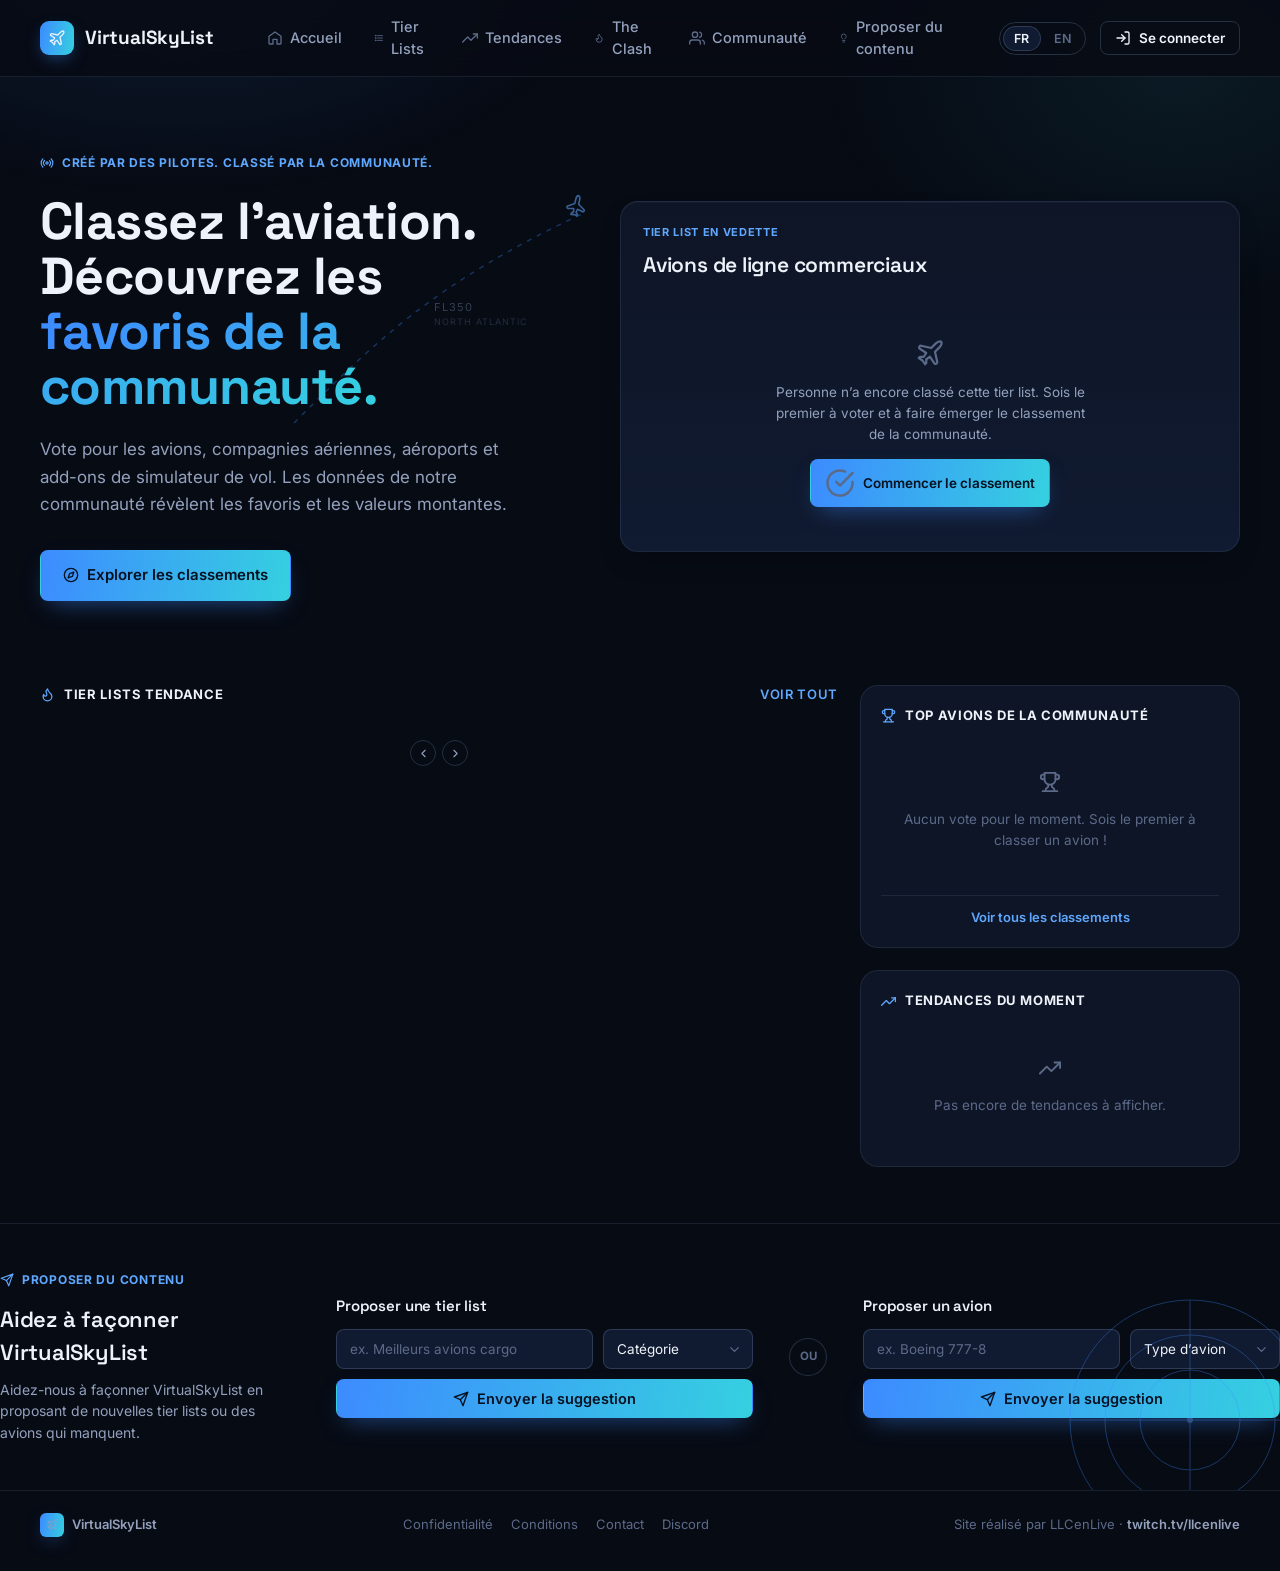
==== commit d212f8c6: "Add files via upload Modif footer + suggest log" ====
--- a/index.html
+++ b/index.html
@@ -193,6 +193,15 @@
   <!-- ============ SUGGEST CONTENT ============ -->
   <section class="suggest" id="suggest">
     <div class="wrap suggest-grid">
+      <div class="suggest-login-note" id="suggest-login-note" style="display:none">
+        <svg class="icon"><use href="#i-shield"/></svg>
+        <span data-i18n="suggest.needLogin">Connecte-toi pour proposer du contenu.</span>
+        <button type="button" class="btn btn-outline btn-sm" id="suggest-login-btn">
+          <svg class="icon"><use href="#i-login"/></svg>
+          <span data-i18n="nav.signin">Se connecter</span>
+        </button>
+      </div>
+
       <div class="suggest-intro">
         <span class="eyebrow"><svg class="icon"><use href="#i-send"/></svg><span data-i18n="suggest.eyebrow">PROPOSER DU CONTENU</span></span>
         <h2 data-i18n="suggest.title">Aidez à façonner VirtualSkyList</h2>
@@ -266,9 +275,7 @@
       <a href="contact.html" data-i18n="footer.contact">Contact</a>
       <a href="https://discord.com/invite/wcU7JBCQQH" target="_blank" rel="noopener noreferrer">Discord</a>
     </nav>
-  </div>
-  <div class="wrap footer-credit">
-    <span data-i18n="footer.credit">Site réalisé par LLCenLive</span> · <a href="https://twitch.tv/llcenlive" target="_blank" rel="noopener noreferrer">twitch.tv/llcenlive</a>
+    <span class="footer-credit"><span data-i18n="footer.credit">Site réalisé par LLCenLive</span> · <a href="https://twitch.tv/llcenlive" target="_blank" rel="noopener noreferrer">twitch.tv/llcenlive</a></span>
   </div>
 </footer>
 
--- a/styles.css
+++ b/styles.css
@@ -660,7 +660,9 @@
   display: flex;
   align-items: center;
   justify-content: space-between;
-  gap: 16px;
+  flex-wrap: wrap;
+  row-gap: 8px;
+  column-gap: 24px;
   font-size: 13px;
   color: var(--text-faint);
 }
@@ -670,6 +672,7 @@
   gap: 8px;
   font-weight: 600;
   color: var(--text-dim);
+  white-space: nowrap;
 }
 .footer-brand .brand-mark{ width: 24px; height: 24px; border-radius: 6px; }
 .footer-brand .brand-mark svg{ width: 13px; height: 13px; }
@@ -677,12 +680,7 @@
 .footer-links a:hover{ color: var(--text); }
 
 .footer-credit{
-  text-align: center;
-  font-size: 12px;
-  color: var(--text-faint);
-  padding-top: 14px;
-  margin-top: 14px;
-  border-top: 1px solid var(--border);
+  white-space: nowrap;
 }
 .footer-credit a{ color: var(--text-dim); font-weight: 600; }
 .footer-credit a:hover{ color: var(--blue-bright); }
@@ -1017,6 +1015,24 @@
   font-size: 12.5px;
   color: var(--text);
 }
+
+.suggest-login-note{
+  grid-column: 1 / -1;
+  display: flex;
+  align-items: center;
+  gap: 12px;
+  flex-wrap: wrap;
+  background: rgba(61,139,255,0.08);
+  border: 1px solid rgba(61,139,255,0.3);
+  border-radius: var(--r-md);
+  padding: 13px 18px;
+  margin-bottom: 8px;
+  font-size: 13.5px;
+  color: var(--text-dim);
+}
+.suggest-login-note .icon{ width: 17px; height: 17px; color: var(--blue-bright); flex-shrink: 0; }
+.suggest-login-note .btn{ margin-left: auto; }
+.suggest-form.is-disabled{ opacity: 0.45; pointer-events: none; }
 .setup-banner b{ color: var(--text); }
 
 .state-msg{
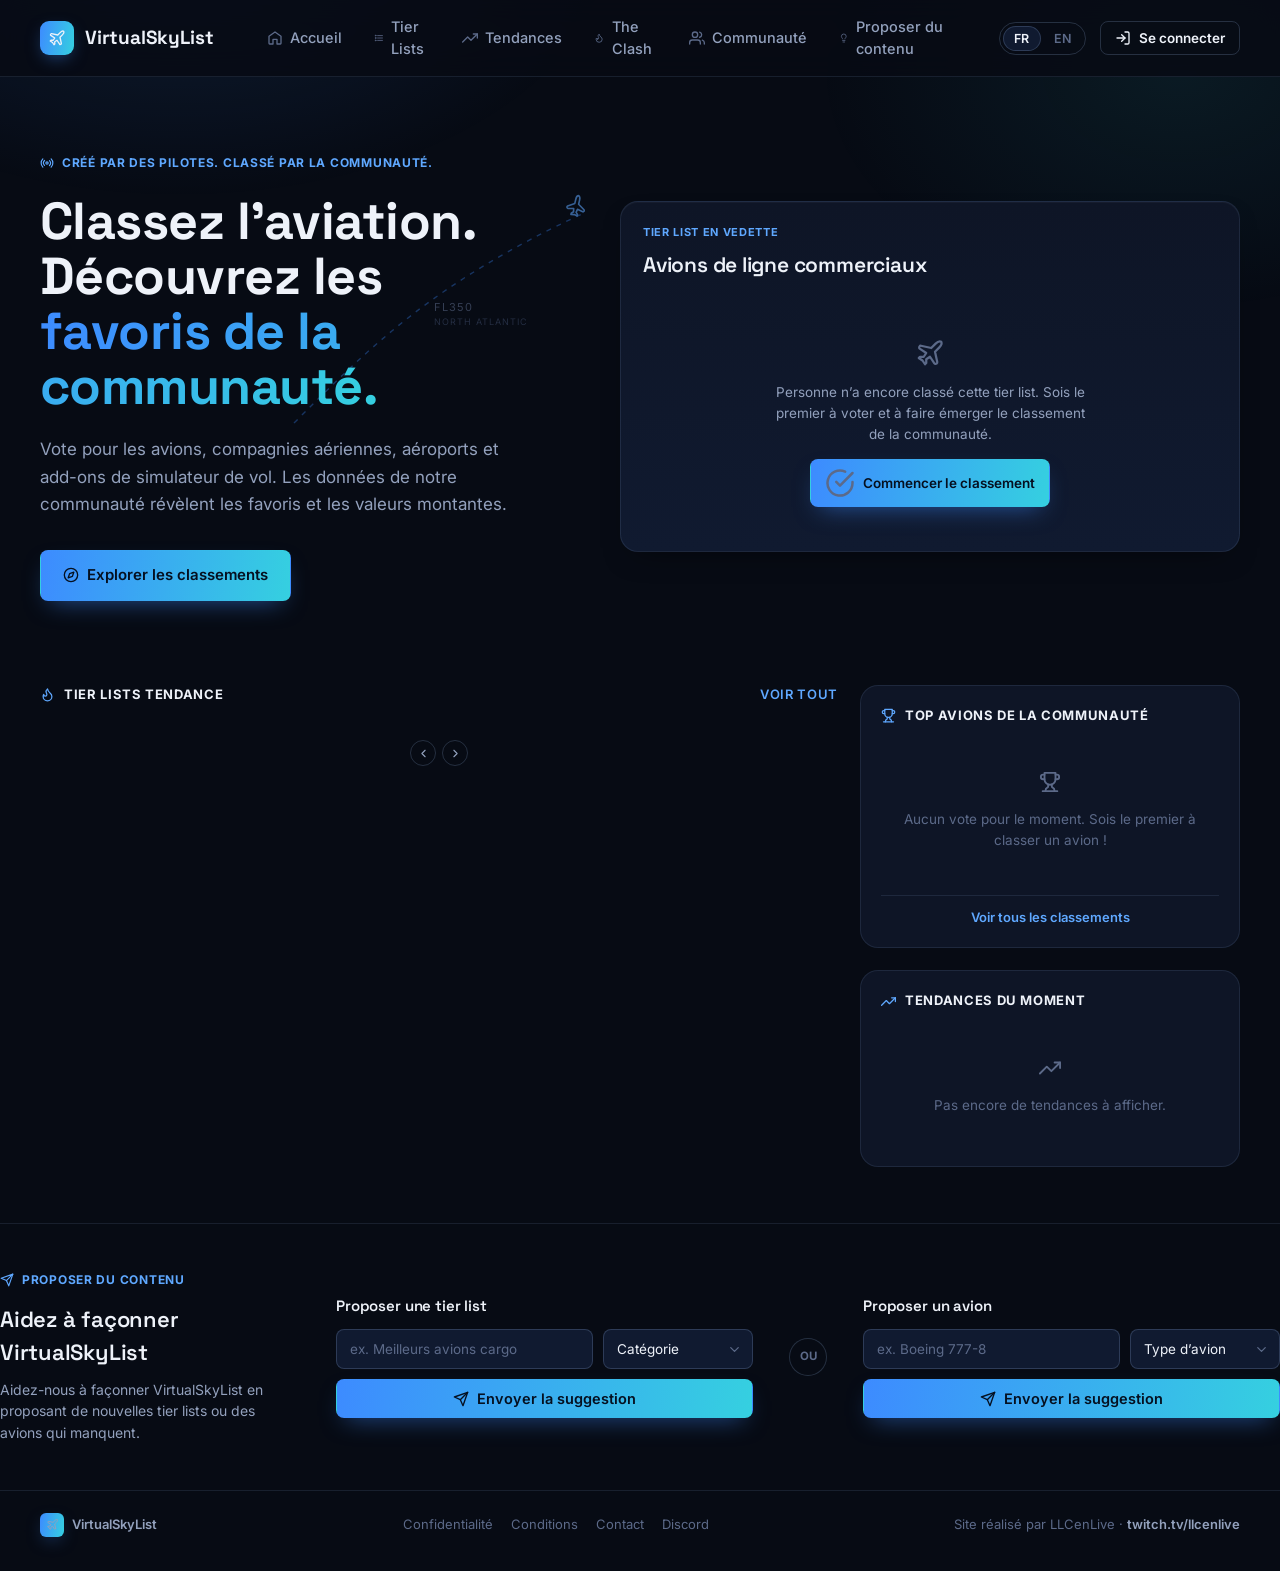
==== commit bb0abfc5: "Add files via upload modif du css footer" ====
--- a/index.html
+++ b/index.html
@@ -249,15 +249,6 @@
           <span data-i18n="suggest.submit">Envoyer la suggestion</span>
         </button>
       </form>
-
-      <svg class="suggest-deco" viewBox="0 0 260 260" fill="none">
-        <circle cx="130" cy="130" r="120" stroke="#3d8bff" stroke-width="1"/>
-        <circle cx="130" cy="130" r="85" stroke="#3d8bff" stroke-width="1"/>
-        <circle cx="130" cy="130" r="50" stroke="#3d8bff" stroke-width="1"/>
-        <line x1="130" y1="10" x2="130" y2="250" stroke="#3d8bff" stroke-width="1"/>
-        <line x1="10" y1="130" x2="250" y2="130" stroke="#3d8bff" stroke-width="1"/>
-        <circle cx="130" cy="130" r="3" fill="#5fa8ff"/>
-      </svg>
     </div>
   </section>
 </main>
--- a/styles.css
+++ b/styles.css
@@ -637,15 +637,6 @@
   justify-self: center;
 }
 
-.suggest-deco{
-  position: absolute;
-  right: -40px;
-  bottom: -60px;
-  width: 260px;
-  height: 260px;
-  opacity: 0.35;
-  pointer-events: none;
-}
 
 .form-note{ font-size: 11.5px; color: var(--text-faint); margin-top: 4px; }
 
